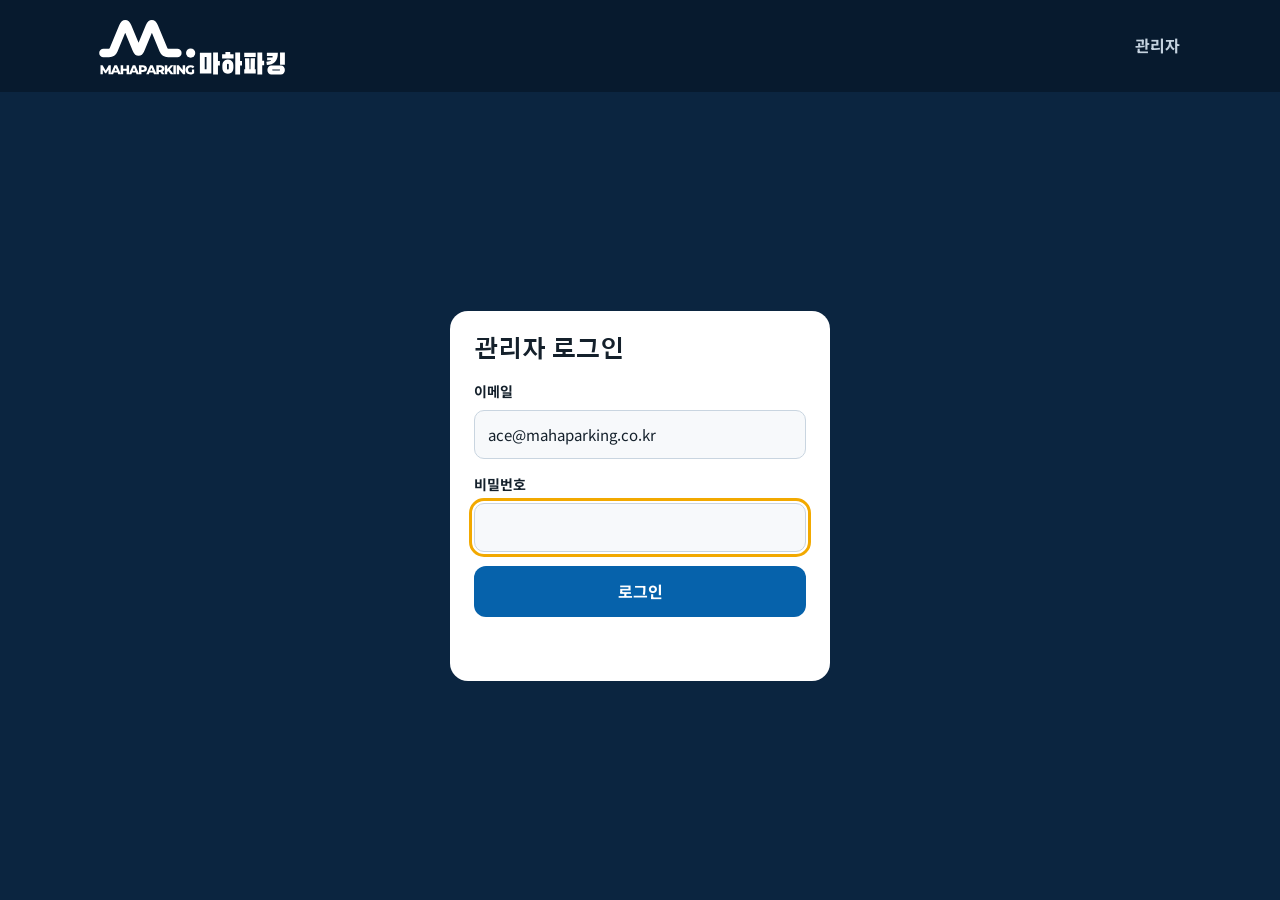
==== admin/index.html @ 7b3887d6 "명단 검색: 세대수(아파트·빌라)와 면수(주차장)를 '○ 이상 ~ ○ 이하'로 범위 지정 Co-Authored-By: Claude Opus 5.5 <noreply@anthropic" ====
<!DOCTYPE html>
<html lang="ko">
<head>
<meta charset="utf-8">
<meta name="viewport" content="width=device-width, initial-scale=1">
<meta name="robots" content="noindex, nofollow">
<title>마하파킹 관리자</title>
<link rel="icon" type="image/svg+xml" href="/assets/icon-square.svg">
<link rel="preconnect" href="https://fonts.googleapis.com">
<link rel="preconnect" href="https://fonts.gstatic.com" crossorigin>
<link href="https://fonts.googleapis.com/css2?family=Gothic+A1:wght@500;700;800;900&family=Noto+Sans+KR:wght@400;500;700;900&family=Black+Han+Sans&family=Do+Hyeon&family=Jua&display=swap" rel="stylesheet">
<link rel="stylesheet" href="/assets/site.css">
<style>
/* 메뉴: PC 왼쪽 메뉴 · 휴대폰 ☰ 메뉴 */
.adm-layout{display:grid;grid-template-columns:230px minmax(0,1fr);gap:22px;align-items:start;margin-top:22px}
.adm-side{position:sticky;top:12px;background:#fff;border:1px solid var(--line);border-radius:14px;padding:8px}
.adm-menu-btn{display:none}
.adm-grp + .adm-grp{border-top:1px solid #E6ECF2}
.adm-grp-h{display:flex;justify-content:space-between;align-items:center;padding:12px 10px;font-weight:800;font-size:15.5px;cursor:pointer;border-radius:10px;user-select:none}
.adm-grp-h:hover{background:#F2F6FA}
.adm-grp-h i{font-style:normal;color:var(--muted);transition:transform .15s}
.adm-grp.open .adm-grp-h i{transform:rotate(180deg)}
.adm-grp-items{display:none;padding:0 0 8px 8px}
.adm-grp.open .adm-grp-items{display:grid;gap:2px}
.adm-grp-items button{display:flex;align-items:center;gap:6px;width:100%;text-align:left;border:0;background:none;border-radius:9px;padding:10px 12px;font:inherit;font-size:15px;font-weight:700;color:var(--ink);cursor:pointer}
.adm-grp-items button:hover{background:#F2F6FA;color:var(--brand)}
.adm-grp-items button[aria-selected="true"]{background:var(--navy);color:#fff}
.adm-grp-items .badge{margin-left:auto}
.adm-grp-h .grp-badge{margin-left:auto;margin-right:8px;background:var(--stop);color:#fff;border-radius:999px;font-size:12px;font-style:normal;font-weight:800;padding:0 7px;line-height:20px}
.adm-grp-h .grp-badge.hidden{display:none}
.adm-main > .panel{margin-top:0}
@media (max-width:860px){
  .adm-layout{grid-template-columns:minmax(0,1fr);gap:12px;margin-top:12px}
  .adm-side{position:sticky;top:0;z-index:15;padding:6px}
  .adm-menu-btn{display:flex;gap:8px;align-items:center;width:100%;border:0;background:none;font:inherit;font-weight:800;font-size:16px;padding:10px;cursor:pointer;color:var(--ink)}
  .adm-menu-btn b{margin-left:auto;color:var(--brand);font-weight:800}
  .adm-burger{font-size:20px}
  .adm-nav{display:none;max-height:70vh;overflow:auto;border-top:1px solid var(--line);margin-top:4px}
  .adm-side.show .adm-nav{display:block}
}
.login{min-height:calc(100vh - 92px);display:grid;place-items:center;padding:24px;background:var(--navy)}
.login .form{width:100%;max-width:380px}
.req-photos{display:flex;gap:6px;flex-wrap:wrap;margin-top:6px}
.acc-row{display:flex;gap:10px;align-items:center;flex-wrap:wrap}
.acc-list{list-style:none;margin:0;padding:0;display:grid;gap:8px}
.acc-list li{display:flex;gap:10px;align-items:center;justify-content:space-between;border:1px solid var(--line);border-radius:10px;padding:10px 12px}
.mk-top{background:var(--navy);color:#fff;border-radius:12px;padding:18px 20px;margin-bottom:18px}
.mk-top h3{font-size:19px;margin-bottom:8px;color:#fff}
.mk-top ol{margin:0;padding-left:20px;display:grid;gap:4px}
.mk-sec{border:1px solid var(--line);border-radius:12px;padding:16px 18px;margin-bottom:14px;background:#fff}
.mk-sec h4{font-family:var(--font-display);font-size:17px;margin:0 0 10px;color:var(--brand-deep)}
.mk-item{padding:10px 0;border-top:1px dashed var(--line)}
.mk-item:first-of-type{border-top:0;padding-top:0}
.mk-item b{display:block;font-size:15.5px}
.mk-item a{color:var(--brand);text-decoration:none}
.mk-item a:hover{text-decoration:underline}
.mk-item p{margin:4px 0;font-size:14.5px}
.mk-ins{font-size:14px;background:#FFF6DD;border-left:4px solid var(--signal);padding:6px 10px;border-radius:6px;margin-top:6px}
.mk-meta{font-size:12.5px;color:var(--muted)}
.mk-tip{border:2px solid var(--signal);background:#FFFBEF}
.mk-src{font-size:13px;color:var(--muted);margin:0;padding-left:18px}
.mk-src a{color:var(--muted)}
.req-photos img{width:52px;height:52px;object-fit:cover;border-radius:6px;cursor:zoom-in}
/* 현장샷 */
.shot-step{margin-top:26px}
.shot-step h3{font-size:19px;display:flex;align-items:center;gap:10px;margin-bottom:8px}
.shot-step-no{display:inline-grid;place-items:center;width:30px;height:30px;border-radius:50%;background:var(--brand);color:#fff;font-size:15px}
.shot-stages{display:grid;gap:12px}
.shot-stage{border:1px solid var(--line);border-radius:14px;padding:12px 14px;background:#fff}
.shot-stage-h{display:flex;align-items:center;gap:8px;flex-wrap:wrap;margin-bottom:10px}
.shot-stage-h b{font-size:16px}
.shot-no{display:inline-grid;place-items:center;width:24px;height:24px;border-radius:50%;background:var(--navy);color:#fff;font-size:13px;font-weight:700}
.shot-thumbs{display:flex;gap:8px;flex-wrap:wrap}
.shot-th{margin:0;position:relative;width:96px}
.shot-th-img{display:block;padding:0;border:0;background:none;cursor:pointer;border-radius:10px;overflow:hidden}
.shot-th-img img{width:96px;height:96px;object-fit:cover;display:block}
.shot-badge{position:absolute;left:4px;top:4px;background:#FFD84D;color:#1a1a1a;font-size:11px;font-weight:700;padding:1px 6px;border-radius:5px;pointer-events:none}
.shot-x{position:absolute;top:4px;right:4px;width:28px;height:28px;border-radius:50%;border:0;background:rgba(0,0,0,.65);color:#fff;cursor:pointer;font-size:16px;line-height:1}
.shot-mv{display:flex;gap:4px;margin-top:4px}
.shot-mv button{flex:1;height:32px;border:1px solid var(--line);background:#F7F9FB;border-radius:8px;cursor:pointer}
.shot-mv button:disabled{opacity:.35;cursor:default}
.shot-add{width:96px;height:96px;border:2px dashed #A9B8C6;border-radius:10px;background:#F7F9FB;color:var(--brand);display:flex;flex-direction:column;align-items:center;justify-content:center;font-size:26px;font-weight:700;cursor:pointer;line-height:1}
.shot-add span{font-size:12px;margin-top:4px}
.shot-pt{display:flex;gap:14px;flex-wrap:wrap;align-items:flex-start}
.shot-pt-img{position:relative;display:inline-block;max-width:100%;flex:0 1 auto;align-self:center}
.shot-pt-img img{max-width:100%;max-height:52vh;width:auto;height:auto;display:block;border-radius:10px;cursor:crosshair}
.shot-pt-dot{position:absolute;width:26px;height:26px;margin:-13px 0 0 -13px;border-radius:50%;background:#FFD84D;border:3px solid #14202B;pointer-events:none}
.shot-pt-side{display:flex;flex-direction:column;align-items:center;gap:4px}
.shot-pt-side canvas{width:144px;height:256px;border-radius:10px;background:#000}
.shot-seg{display:flex;gap:6px;align-items:center;flex-wrap:wrap;margin-top:10px}
.shot-seg b{width:72px;font-size:14px}
.shot-seg button{min-height:44px;padding:0 14px;border:2px solid var(--line);background:#fff;border-radius:10px;font-weight:700;cursor:pointer}
.shot-seg button[aria-pressed="true"]{border-color:var(--brand);background:#E6F0F8;color:var(--brand)}
.shot-res-grid{display:flex;gap:18px;flex-wrap:wrap;align-items:flex-start}
.shot-pv-wrap{display:flex;flex-direction:column;align-items:center;gap:4px;flex:0 0 auto}
.shot-pv-wrap canvas{width:216px;height:384px;border-radius:12px;background:#000}
.shot-res-grid > div:last-child{flex:1 1 320px}
.shot-styles{display:grid;grid-template-columns:repeat(auto-fill,minmax(150px,1fr));gap:10px}
.shot-scenes{display:grid;gap:10px;margin-top:16px}
.shot-scene{display:flex;gap:10px;align-items:flex-start;border:2px solid var(--line);border-radius:12px;padding:8px;background:#fff}
.shot-scene.on{border-color:var(--brand)}
.shot-scene-img{padding:0;border:0;background:none;cursor:pointer;flex:none}
.shot-scene-img img{width:64px;height:64px;object-fit:cover;border-radius:8px;display:block}
.shot-scene textarea{min-height:64px}
.shot-progress{width:100%;height:14px;margin-top:12px}
.shot-video-el{width:100%;max-width:300px;border-radius:12px;background:#000;display:block}
.shot-blog{width:100%;min-height:420px;font-size:14px;line-height:1.7}
.shot-voice{display:flex;gap:10px;align-items:flex-end;flex-wrap:wrap}
.shot-voice label.f{flex:1 1 180px}
.shot-voice .btn{min-height:44px}
/* 영업·홍보 */
.sl-subs{display:flex;gap:4px;flex-wrap:wrap;border-bottom:2px solid var(--line);margin:14px 0 16px}
.sl-subs button{border:0;background:none;padding:10px 14px;font-weight:700;font-size:15px;color:var(--muted);cursor:pointer;border-bottom:3px solid transparent;margin-bottom:-2px;display:inline-flex;gap:6px;align-items:center}
.sl-subs button[aria-selected="true"]{color:var(--brand);border-bottom-color:var(--brand)}
.sl-kpis{display:grid;grid-template-columns:repeat(4,1fr);gap:8px;margin:6px 0 14px}
.sl-kpis div{border:1px solid var(--line);border-radius:10px;padding:8px 12px;background:#F7F9FB}
.sl-kpis span{display:block;font-size:12.5px;color:var(--muted)}
.sl-kpis b{font-size:20px}
.sl-list{display:grid;grid-template-columns:repeat(auto-fill,minmax(290px,1fr));gap:10px}
.sl-plist{display:grid;grid-template-columns:repeat(auto-fill,minmax(260px,1fr));gap:12px;margin-top:16px}
.sl-card{border:1px solid var(--line);border-radius:12px;padding:12px 14px;background:#fff;display:grid;gap:6px;align-content:start}
.sl-card-h{display:flex;gap:6px;align-items:center;flex-wrap:wrap}
.sl-card-h b{font-size:16.5px}
.sl-co{display:flex;gap:6px;align-items:center;flex-wrap:wrap;font-size:17.5px;line-height:1.35;padding-bottom:6px;border-bottom:1px dashed var(--line)}
.sl-co b{font-weight:900;color:var(--brand-deep)}
.sl-person{font-weight:800}
.sl-promo{display:inline-block;font-size:13px;font-weight:700;color:#8A5A00;background:#FFF6DD;border-radius:6px;padding:1px 8px}
.sl-promo.none{color:var(--muted);background:#EEF1F4;font-weight:500}
.sl-line{font-size:14.5px}
.sl-line a{color:var(--brand);font-weight:700;text-decoration:none}
.sl-btns{display:flex;gap:6px;flex-wrap:wrap;margin-top:4px}
.sl-worked{background:#FFF3D6;color:#8A5A00}
.sl-kind{background:#EEF1F4;color:#43505B}
.sl-kinds{display:flex;gap:8px;flex-wrap:wrap}
.sl-kindopt{display:inline-flex;align-items:center;gap:6px;border:2px solid var(--line);border-radius:10px;padding:9px 14px;font-weight:700;font-size:15px;cursor:pointer;background:#fff}
.sl-kindopt input{width:18px;height:18px;margin:0}
.sl-kindopt:has(input:checked){border-color:var(--brand);background:#E6F0F8;color:var(--brand)}
.sl-cam{position:relative;width:100%;aspect-ratio:3/4;max-height:62vh;background:#000;border-radius:12px;overflow:hidden}
.sl-cam video{width:100%;height:100%;object-fit:cover;display:block}
.sl-cam-frame{position:absolute;left:7%;right:7%;top:50%;transform:translateY(-50%);aspect-ratio:90/50;border:2px solid rgba(255,255,255,.85);border-radius:10px;box-shadow:0 0 0 9999px rgba(0,0,0,.45);pointer-events:none}
.sl-cam-frame span{position:absolute;width:26px;height:26px;border:4px solid var(--signal)}
.sl-cam-frame span:nth-child(1){left:-4px;top:-4px;border-right:0;border-bottom:0;border-radius:10px 0 0 0}
.sl-cam-frame span:nth-child(2){right:-4px;top:-4px;border-left:0;border-bottom:0;border-radius:0 10px 0 0}
.sl-cam-frame span:nth-child(3){left:-4px;bottom:-4px;border-right:0;border-top:0;border-radius:0 0 0 10px}
.sl-cam-frame span:nth-child(4){right:-4px;bottom:-4px;border-left:0;border-top:0;border-radius:0 0 10px 0}
.sl-cam-tip{position:absolute;left:0;right:0;bottom:12px;margin:0;text-align:center;color:#fff;font-weight:700;font-size:14.5px;text-shadow:0 1px 3px rgba(0,0,0,.8)}
.sl-media{aspect-ratio:4/3;background:#0B2540;border-radius:10px;overflow:hidden;display:grid;place-items:center}
.sl-media img,.sl-media video{width:100%;height:100%;object-fit:contain;display:block}
.sl-box{border:1px solid var(--line);border-radius:12px;padding:14px 16px;background:#F7F9FB;display:grid;gap:10px;margin-top:10px}
.sl-box summary{cursor:pointer}
.sl-chk{display:flex;gap:8px;align-items:center;font-size:14.5px;cursor:pointer}
.sl-chk input{width:20px;height:20px;flex:none;margin:0}
.sl-consent{display:flex;gap:10px;align-items:center;flex-wrap:wrap;border:2px solid #CFE3D6;background:#F1FAF4;border-radius:10px;padding:10px 12px}
.sl-hist{list-style:none;margin:6px 0 0;padding:0;display:grid;gap:6px}
.sl-hist li{display:flex;justify-content:space-between;gap:10px;align-items:center;border:1px solid var(--line);border-radius:8px;padding:8px 10px;font-size:14px;flex-wrap:wrap}
.sl-step{border:1px solid var(--line);border-radius:12px;padding:14px 16px;margin-bottom:12px;background:#fff;display:grid;gap:6px}
.sl-step > b{font-size:16px;display:flex;gap:8px;align-items:center;flex-wrap:wrap}
.sl-no{display:inline-grid;place-items:center;width:26px;height:26px;border-radius:50%;background:var(--brand);color:#fff;font-size:14px}
.sl-pick{max-height:320px;overflow:auto;border:1px solid var(--line);border-radius:10px;padding:8px 10px;display:grid;gap:8px;background:#F7F9FB}
.sl-phone{background:#E9EEF3;border-radius:14px;padding:14px;max-width:380px}
.sl-bubble{background:#fff;border-radius:12px;padding:12px 14px;white-space:pre-wrap;font-size:14px;line-height:1.6;word-break:break-all}
.sl-chan{display:flex;gap:16px;flex-wrap:wrap}
.sl-testrow{border:2px solid #F2D58A;background:#FFFBEF;border-radius:10px;padding:10px 12px}
.sl-inline{display:flex;gap:8px;align-items:center}
.sl-inline input{flex:1}
.sl-inline .btn{flex:none;white-space:nowrap}
@media (max-width:600px){.sl-kpis{grid-template-columns:repeat(2,1fr)}.sl-list,.sl-plist{grid-template-columns:1fr}.sl-subs button{padding:9px 10px;font-size:14px}}
.pe-tools{display:flex;gap:6px;flex-wrap:wrap}
.pe-stage{background:#1b2229;border-radius:10px;padding:8px;display:flex;justify-content:center;align-items:center;max-height:62vh;overflow:hidden}
.pe-stage canvas{max-width:100%;max-height:calc(62vh - 16px);display:block;border-radius:4px}
/* 작업 · 수금 */
.wk-top{display:flex;gap:10px;align-items:center;flex-wrap:wrap;border-bottom:2px solid var(--line);margin:6px 0 16px}
.wk-top .sl-subs{border-bottom:0}
.wk-nav{display:flex;gap:8px;align-items:center;flex-wrap:wrap;margin-bottom:10px}
.wk-nav b{font-size:18px;min-width:110px;text-align:center}
.wk-nav .hint{margin-left:auto}
.wk-grid{display:grid;grid-template-columns:repeat(7,minmax(0,1fr));gap:4px}
.wk-h{text-align:center;font-size:13px;font-weight:700;color:var(--muted);padding:4px 0}
.wk-sun{color:#D2382F}.wk-sat{color:#1F6FC5}
.wk-cell{all:unset;box-sizing:border-box;min-height:92px;border:1px solid var(--line);border-radius:8px;padding:4px;background:#fff;display:flex;flex-direction:column;gap:2px;cursor:pointer;overflow:hidden;position:relative}
.wk-cell:hover{border-color:var(--brand)}
.wk-cell:focus-visible{outline:2px solid var(--brand)}
.wk-empty{background:transparent;border:0;cursor:default}
.wk-d{font-size:13px;font-weight:700}
.wk-today{background:#FFF9E6;border-color:var(--signal)}
.wk-sel{outline:2px solid var(--brand);outline-offset:-1px}
.wk-chip{display:block;font-size:11.5px;line-height:1.35;padding:1px 5px;border-radius:5px;white-space:nowrap;overflow:hidden;text-overflow:ellipsis;color:#14202B}
.wk-more{font-size:11px;color:var(--muted)}
.wk-dot{display:none}
.wk-planned{background:#E6F0FA}.wk-done{background:#FFF1CC}.wk-inv{background:#F3E8FF}.wk-paid{background:#DFF5E6}.wk-cancel{background:#EEF0F2;color:#8A99A8;text-decoration:line-through}
.wk-st{display:inline-block;font-size:12.5px;font-weight:700;padding:2px 9px;border-radius:999px;white-space:nowrap}
.wk-list-h{display:flex;justify-content:space-between;align-items:baseline;gap:10px;margin:18px 0 8px}
.wk-table td{vertical-align:top}
.wk-row{cursor:pointer}.wk-row:hover td{background:#F6F9FC}
.wk-due{color:var(--stop)}
.wk-link{all:unset;cursor:pointer;color:var(--brand)}
.wk-sum td{font-weight:800;border-top:2px solid var(--ink)}
.wk-form{display:grid;grid-template-columns:1fr 1fr;gap:10px 14px}
.wk-span2{grid-column:1/-1}
.wk-row2{display:grid;grid-template-columns:1fr 1fr;gap:10px}
.wk-row3{display:grid;grid-template-columns:1fr 1fr 1fr;gap:10px;align-items:end}
.wk-money{border:1px solid var(--line);border-radius:12px;padding:12px 14px;margin:14px 0;background:#FAFCFE}
.wk-big{font-size:20px;display:block;padding:8px 0}
.wk-sec-h{display:flex;gap:10px;align-items:baseline;margin:14px 0 6px}
.wk-line{display:grid;grid-template-columns:1fr 1fr 32px;gap:6px;margin-bottom:6px;align-items:center}
.wk-line3{grid-template-columns:150px 1fr 1fr 32px}
#w-vat10{width:auto;display:inline-block;margin-left:6px;padding:1px 8px}
.wk-note{background:#EAF6EE;border:1px solid #BFE3CB;color:#1D5E33;border-radius:10px;padding:8px 12px;margin:-6px 0 12px;font-size:14px}
.wk-items-h,.wk-item{display:grid;grid-template-columns:minmax(0,3fr) 70px minmax(0,1.3fr) minmax(0,1.3fr) 32px;gap:6px;align-items:center}
.wk-items-h{font-size:12.5px;color:var(--muted);font-weight:700;margin-bottom:4px}
.wk-item{margin-bottom:6px}
@media (max-width:700px){.wk-items-h{display:none}.wk-item{grid-template-columns:80px 1fr 32px;grid-template-areas:'n n x' 'q p p' 'a a a'}.wk-item [data-in]{grid-area:n}.wk-item [data-iq]{grid-area:q}.wk-item [data-ip]{grid-area:p}.wk-item [data-ia]{grid-area:a}.wk-item .row-del{grid-area:x}}
.wk-calc{display:flex;gap:18px;flex-wrap:wrap;margin-top:14px;padding-top:10px;border-top:1px dashed var(--line);font-size:15px}
@media (max-width:700px){
  .wk-cell{min-height:52px}.wk-chip,.wk-more{display:none}
  .wk-dot{display:grid;place-items:center;position:absolute;right:4px;bottom:4px;min-width:20px;height:20px;border-radius:10px;background:var(--brand);color:#fff;font-size:11px;font-weight:800}
  .wk-form,.wk-row3{grid-template-columns:1fr}.wk-line3{grid-template-columns:1fr 1fr 32px}.wk-line3 [data-pm]{grid-column:1/3}
  .wk-nav .hint{margin-left:0;width:100%}
}
/* 올린 시공사례: 폰에서는 카드처럼 (고치기 버튼이 화면 밖으로 안 나가게) */
@media (max-width:700px){
  .case-tbl thead{display:none}
  .case-tbl,.case-tbl tbody{display:block}
  #case-body tr{display:grid;grid-template-columns:auto 1fr;gap:4px 10px;padding:14px 4px;border-bottom:1px solid var(--line)}
  #case-body td{display:block;border:0;padding:0;font-size:14px}
  #case-body td:nth-child(1){grid-column:1;color:var(--muted)}
  #case-body td:nth-child(2){grid-column:1/-1;grid-row:2;font-size:16px}
  #case-body td:nth-child(3),#case-body td:nth-child(4),#case-body td:nth-child(5){grid-row:3;color:var(--muted)}
  #case-body td:nth-child(3){grid-column:1}
  #case-body td:nth-child(4)::before{content:'· '}#case-body td:nth-child(5)::before{content:'· 사진 '}
  #case-body tr{grid-template-columns:auto auto auto 1fr}
  #case-body td:nth-child(2){grid-column:1/-1}
  #case-body td:nth-child(6){grid-column:1/-1;grid-row:4;text-align:left!important}
  #case-body td:nth-child(6)::before{content:'홈페이지 공개 ';font-size:13px;color:var(--muted);vertical-align:middle}
  #case-body td:nth-child(7){grid-column:1/-1;grid-row:5;white-space:normal!important;display:flex;flex-wrap:wrap;gap:6px;margin-top:4px}
  #case-body td[colspan]{grid-column:1/-1}
}
.fd-list{display:flex;flex-direction:column;gap:10px;margin-top:8px}
/* 여러 개 고르는 콤보박스 (assets/collect/msel.js) */
.msel{position:relative;display:inline-block}
.msel > summary{list-style:none;cursor:pointer;display:flex;align-items:center;justify-content:space-between;gap:10px;min-width:150px;max-width:260px;padding:10px 12px;border:1px solid var(--line);border-radius:10px;background:#f7f9fb;font-size:15px}
.msel > summary::-webkit-details-marker{display:none}
.msel > summary span{overflow:hidden;text-overflow:ellipsis;white-space:nowrap}
.msel > summary.on{border-color:var(--brand);background:#eef5fc;font-weight:700;color:var(--brand)}
.msel > summary i{font-style:normal;color:var(--muted);font-size:12px}
.msel[data-off] > summary{opacity:.55;cursor:default}
.msel-p{position:absolute;z-index:30;top:calc(100% + 4px);left:0;width:260px;background:#fff;border:1px solid var(--line);border-radius:12px;box-shadow:0 10px 30px rgba(10,30,60,.16);padding:8px}
.msel-top{display:flex;gap:6px;margin-bottom:6px}
.msel-top button{flex:1;font:inherit;font-size:13px;padding:6px;border:1px solid var(--line);border-radius:8px;background:#f7f9fb;cursor:pointer}
.msel-list{max-height:300px;overflow:auto;display:flex;flex-direction:column}
.msel-list label{display:flex;align-items:center;gap:8px;padding:7px 8px;border-radius:8px;cursor:pointer;font-size:15px}
.msel-list label:hover{background:#f3f7fb}
.msel-list input{width:18px;height:18px;margin:0;flex:none}
.msel-foot{display:flex;justify-content:space-between;align-items:center;margin-top:6px;padding-top:6px;border-top:1px solid var(--line)}
@media (max-width:700px){.msel > summary{min-width:130px}.msel-p{width:min(260px,86vw)}}
/* 자료실 */
.lb-list{display:flex;flex-direction:column;gap:8px}
.lb-item{display:flex;align-items:center;gap:12px;width:100%;text-align:left;background:#fff;border:1px solid var(--line);border-radius:12px;padding:12px 14px;cursor:pointer;font:inherit;color:inherit}
.lb-item:hover{border-color:var(--brand);background:#f6f9fc}
.lb-ic{font-size:24px;flex:none}
.lb-t{display:flex;flex-direction:column;gap:2px;flex:1;min-width:0}
.lb-t b{font-size:16px}
.lb-x{flex:none;width:30px;height:30px;border-radius:8px;display:grid;place-items:center;color:var(--muted);font-size:18px}
.lb-x:hover{background:#fbebeb;color:var(--stop)}
.lb-doc{background:#fff;border:1px solid var(--line);border-radius:14px;padding:26px 30px;line-height:1.75;font-size:15.5px}
.lb-doc h1{font-size:26px;margin:0 0 14px}
.lb-doc h2{font-size:21px;margin:30px 0 10px;padding-bottom:6px;border-bottom:2px solid var(--brand)}
.lb-doc h3{font-size:18px;margin:22px 0 8px}
.lb-doc h4,.lb-doc h5{font-size:16px;margin:16px 0 6px}
.lb-doc ul,.lb-doc ol{padding-left:22px;margin:6px 0 10px}
.lb-doc li{margin:3px 0}
.lb-doc blockquote{margin:12px 0;padding:8px 16px;border-left:4px solid var(--brand);background:#f3f7fb;border-radius:0 10px 10px 0}
.lb-doc blockquote p{margin:4px 0}
.lb-doc table{margin:8px 0 14px}
.lb-doc code{background:#eef1f4;padding:1px 5px;border-radius:5px;font-size:13px}
.lb-doc pre{background:#f3f5f8;padding:12px;border-radius:10px;overflow:auto}
.lb-doc hr{border:0;border-top:1px solid var(--line);margin:26px 0}
@media (max-width:700px){.lb-doc{padding:18px 16px;font-size:15px}.lb-doc h1{font-size:22px}}
/* 건물 목록 수집 — 아파트 명단 */
.kp-sum{display:grid;grid-template-columns:repeat(3,auto) 1fr;gap:10px;align-items:stretch;margin-bottom:12px}
.kp-sum > div{border:1px solid var(--line);border-radius:12px;background:#fff;padding:12px 16px;display:flex;flex-direction:column;gap:2px;min-width:110px}
.kp-sum b{font-size:22px;color:var(--navy,#0b2340)}
.kp-sum span{font-size:13px;color:var(--muted)}
.kp-sum .kp-file{align-items:flex-end;justify-content:center;gap:6px;border:0;background:none;padding:0}
.kp-filter{display:flex;flex-wrap:wrap;gap:8px;align-items:center;margin:0 0 8px}
.kp-filter select{width:auto}
.kp-search{flex:1;min-width:240px;display:flex}
.kp-search select{width:auto;flex:none;border-radius:10px 0 0 10px;border-right:0;background:#eef2f6;font-weight:700}
.kp-search input{flex:1;min-width:120px;width:auto;border-radius:0 10px 10px 0}
.kp-hh{display:flex;align-items:center;gap:6px;white-space:nowrap;font-size:14px}
.kp-hh input{width:92px}
.kp-chk{gap:14px}
.kp-bar{display:flex;justify-content:space-between;align-items:center;flex-wrap:wrap;gap:8px;margin:12px 0 8px;padding-top:12px;border-top:1px solid var(--line)}
.kp-count{font-size:15px}.kp-count b{font-size:20px}
.kp-tbl{max-height:560px;overflow:auto}
.kp-tbl tbody tr{cursor:pointer}
.kp-tbl tbody tr:hover{background:#f3f7fb}
.kp-more{margin-top:12px;border:1px solid var(--line);border-radius:12px;background:#fff;padding:0 16px}
.kp-more > summary{cursor:pointer;padding:12px 0;font-weight:700}
.kp-more[open]{padding-bottom:14px}
@media (max-width:700px){.kp-sum{grid-template-columns:1fr 1fr 1fr}.kp-sum .kp-file{grid-column:1/-1;align-items:flex-start}.kp-sum b{font-size:18px}}
.fd-item{border:1px solid var(--line);border-radius:12px;padding:12px 14px;background:#fff;display:flex;flex-direction:column;gap:3px;font-size:14.5px}
.fd-h b{font-size:16px}
.fd-kapt{background:var(--tone-a);border-radius:8px;padding:6px 10px;margin-top:4px}
</style>
</head>
<body>
<header>
  <div class="wrap nav">
    <a class="logo" href="/admin/" aria-label="마하파킹 관리자"><img src="/assets/logo-h-white.svg" alt="마하파킹 MAHAPARKING" class="logo-img"></a>
    <span style="color:#C5D3E0;font-weight:700">관리자</span>
  </div>
</header>
<main>
<div id="view-login" class="login hidden">
  <form class="form" id="login-form" novalidate>
    <h1 style="font-size:24px">관리자 로그인</h1>
    <label class="f" for="l-email">이메일<input id="l-email" type="email" autocomplete="username" value="ace@mahaparking.co.kr"></label>
    <label class="f" for="l-pass">비밀번호<input id="l-pass" type="password" autocomplete="current-password"></label>
    <button class="btn btn-primary" type="submit">로그인</button>
    <p class="hint" id="l-msg" role="alert"></p>
  </form>
</div>
<div id="view-loading" style="padding:80px 20px;text-align:center" class="hint">불러오고 있습니다...</div>
<!-- ============ 관리 화면 ============ -->
<div id="view-admin" class="hidden">
  <div class="admin-bar"><div class="wrap" style="display:flex;justify-content:space-between;gap:12px;flex-wrap:wrap;align-items:center"><span><b>마하파킹 관리자</b> · <span id="who"></span></span><span style="display:flex;gap:8px"><a class="btn btn-line btn-sm" href="/" target="_blank" rel="noopener">홈페이지 보기</a><button class="btn btn-line btn-sm" id="logout">로그아웃</button></span></div></div>
  <div class="wrap">
    <div class="adm-layout">
    <aside class="adm-side" id="adm-side">
      <button type="button" class="adm-menu-btn" id="adm-menu-btn" aria-expanded="false" aria-controls="admin-tabs"><span class="adm-burger" aria-hidden="true">☰</span> 메뉴 <b id="adm-cur"></b></button>
      <nav class="adm-nav" role="tablist" id="admin-tabs" aria-label="관리자 메뉴">
        <div class="adm-grp">
          <div class="adm-grp-h" role="button" tabindex="0" aria-expanded="false"><span>🧾 견적서</span><i aria-hidden="true">▾</i></div>
          <div class="adm-grp-items">
            <button role="tab" data-tab="requests">견적 요청함 <span class="badge" id="new-badge"></span></button>
            <button role="tab" data-tab="quote">견적서 작성</button>
            <button role="tab" data-tab="prices">견적 항목 관리</button>
          </div>
        </div>
        <div class="adm-grp">
          <div class="adm-grp-h" role="button" tabindex="0" aria-expanded="false"><span>🛠 작업 관리</span><i aria-hidden="true">▾</i></div>
          <div class="adm-grp-items">
            <button role="tab" data-tab="works">작업 일정 · 수금</button>
          </div>
        </div>
        <div class="adm-grp">
          <div class="adm-grp-h" role="button" tabindex="0" aria-expanded="false"><span>📣 홍보</span><i aria-hidden="true">▾</i></div>
          <div class="adm-grp-items">
            <button role="tab" data-tab="caseup">시공사례</button>
            <button role="tab" data-tab="shot">현장샷 (쇼츠·블로그)</button>
          </div>
        </div>
        <div class="adm-grp">
          <div class="adm-grp-h" role="button" tabindex="0" aria-expanded="false"><span>📊 영업 정보</span><i aria-hidden="true">▾</i></div>
          <div class="adm-grp-items">
            <button role="tab" data-tab="sales">고객사 리스트 <span class="badge hidden" id="sales-badge"></span></button>
            <button role="tab" data-tab="market">시장 동향 <span class="badge hidden" id="mk-badge">N</span></button>
          </div>
        </div>
        <div class="adm-grp">
          <div class="adm-grp-h" role="button" tabindex="0" aria-expanded="false"><span>🏢 건물 목록 수집</span><i aria-hidden="true">▾</i></div>
          <div class="adm-grp-items">
            <button role="tab" data-tab="collect">건물 찾기 · 아파트 · 주차장 · 빌라 명단</button>
          </div>
        </div>
        <div class="adm-grp">
          <div class="adm-grp-h" role="button" tabindex="0" aria-expanded="false"><span>🌐 홈페이지 관리</span><i aria-hidden="true">▾</i></div>
          <div class="adm-grp-items">
            <button role="tab" data-tab="stats">방문 통계</button>
          </div>
        </div>
        <div class="adm-grp">
          <div class="adm-grp-h" role="button" tabindex="0" aria-expanded="false"><span>📚 자료실</span><i aria-hidden="true">▾</i></div>
          <div class="adm-grp-items">
            <button role="tab" data-tab="library">사용 설명서 · 자료</button>
          </div>
        </div>
      </nav>
    </aside>
    <div class="adm-main">

    <!-- 건물 목록 수집 (assets/collect/collect.js) -->
    <div class="card panel hidden" data-panel="collect">
      <h2>건물 목록 수집</h2>
      <div id="collect-root"></div>
    </div>

    <!-- 작업 · 수금 (assets/works/works.js) -->
    <div class="card panel hidden" data-panel="works">
      <h2>작업 일정 · 수금</h2>
      <div id="works-root"></div>
    </div>

    <!-- 시장 동향 -->
    <div class="card panel hidden" data-panel="market">
      <h2>시장 동향 보고</h2>
      <div class="add-row" style="margin-top:0;align-items:center">
        <label class="f" for="mk-date" style="display:flex;gap:8px;align-items:center">날짜<select id="mk-date" style="width:auto;min-width:220px"></select></label>
        <button class="btn btn-line btn-sm" type="button" id="mk-reload">↻ 새로고침</button>
        <span class="hint" id="mk-msg" role="status"></span>
      </div>
      <p class="hint">Claude 비서가 매일 아침 06:47에 주차장 운영 뉴스 · 새 장비 · 업체 동향 · 정책 · 입찰 공고를 조사해 정리한 보고서입니다. 항목 제목을 누르면 원문 기사가 새 창으로 열립니다.</p>
      <div id="mk-view"></div>
    </div>

    <!-- 견적 요청함 -->
    <div class="card panel" data-panel="requests">
      <h2>견적 요청함</h2>
      <div class="add-row" style="margin-top:0"><button class="btn btn-line btn-sm" type="button" id="req-reload">↻ 새로고침</button></div>
      <p class="hint">홈페이지에서 들어온 상담 신청과 제품 견적 요청입니다. "견적서 만들기"를 누르면 고객 정보와 요청 제품이 견적서에 자동으로 들어갑니다.</p>
      <div class="tbl-wrap"><table><thead><tr><th>접수일</th><th>구분</th><th>고객</th><th>요청 내용</th><th>상태</th><th></th></tr></thead><tbody id="req-body"></tbody></table></div>
    </div>

    <!-- 견적서 작성 -->
    <div class="card panel hidden" data-panel="quote">
      <h2>견적서 작성</h2>
      <p class="hint">제품은 목록에서 고르면 등록해 둔 단가가 들어가고, 단가는 현장에 맞게 바로 고칠 수 있습니다. 합계와 부가세는 자동으로 계산됩니다.</p>
      <div class="row3">
        <label class="f" for="q-name">수신 업체<input id="q-name" placeholder="예) 호계한마음아파트1단지"></label>
        <label class="f" for="q-contact">담당자 명<input id="q-contact" placeholder="예) 관리소장님"></label>
        <label class="f" for="q-phone">연락처<input id="q-phone"></label>
      </div>
      <div class="row3" style="margin-top:12px">
        <label class="f" for="q-email">받는 이메일<input id="q-email" type="email" placeholder="고객 이메일"></label>
        <label class="f" for="q-date">견적 일자<input id="q-date" type="date"></label>
        <label class="f" for="q-valid">유효 기간<select id="q-valid"><option value="15">견적 후 15일</option><option value="30">견적 후 1개월</option><option value="60">견적 후 2개월</option></select></label>
      </div>
      <div class="row2" style="margin-top:12px">
        <label class="f" for="q-title">견적 내용 <span class="hint">("하기와 같이 ○○에 대해 견적 합니다")</span><input id="q-title" placeholder="예) 주차차단바 교체"></label>
        <label class="f" for="q-delivery">납품<input id="q-delivery" placeholder="협의"></label>
      </div>
      <div class="tbl-wrap" style="margin-top:16px">
        <table>
          <thead><tr><th style="min-width:200px">품목</th><th style="min-width:140px">상세스펙</th><th style="width:80px">총수량</th><th class="num" style="width:120px">공급단가(원)</th><th class="num">견적가격(원)</th><th style="min-width:110px">비고</th><th></th></tr></thead>
          <tbody id="q-body"></tbody>
        </table>
      </div>
      <div class="add-row">
        <button class="btn btn-line btn-sm" type="button" data-add="product">+ 제품 추가</button>
        <button class="btn btn-line btn-sm" type="button" data-add="travel">+ 출장비</button>
        <button class="btn btn-line btn-sm" type="button" data-add="install">+ 설치비</button>
        <button class="btn btn-line btn-sm" type="button" data-add="discount">+ 할인</button>
        <button class="btn btn-line btn-sm" type="button" data-add="custom">+ 직접 입력</button>
      </div>
      <div class="totals" id="q-totals"></div>
      <div class="acc-row" style="margin-top:16px">
        <label style="display:inline-flex;gap:8px;align-items:center;font-weight:700;font-size:14px"><input type="checkbox" id="q-acc-on" style="width:18px;height:18px"> 입금계좌 표시</label>
        <select id="q-acc" aria-label="입금계좌 선택" style="width:auto;min-width:300px"></select>
        <button class="btn btn-line btn-sm" type="button" id="acc-manage">계좌 관리</button>
      </div>
      <label class="f" for="q-note" style="margin-top:12px">&lt;비 고&gt; <span class="hint">(작업 일정, 보증 기간, 기타 참고 사항 등 · 입금계좌는 위에서 고르면 자동으로 들어갑니다)</span><textarea id="q-note" style="min-height:110px" placeholder="예) ** 작업은 승인 후 3일 이내 진행됩니다.&#10;** 교체 부품 1년 무상 보증"></textarea></label>
      <div class="btns" style="margin-top:16px">
        <button class="btn btn-cta" type="button" id="q-send">견적서 메일 보내기</button>
        <button class="btn btn-line" type="button" id="q-save">저장만 하기</button>
        <button class="btn btn-line" type="button" id="q-print">PDF 저장 · 인쇄</button>
        <button class="btn btn-line" type="button" id="q-mail">직접 메일 쓰기</button>
        <button class="btn btn-line" type="button" id="q-reset">새 견적서</button>
      </div>
      <div style="font-size:14px;font-weight:700;margin:24px 0 8px">견적서 미리보기</div>
      <div style="overflow-x:auto;background:#EEF2F6;padding:16px;border-radius:12px"><div class="qdoc" id="q-doc" style="margin:0 auto;box-shadow:0 8px 24px -12px rgba(0,0,0,.35)"></div></div>
      <p class="hint" id="q-msg" role="status" style="margin-top:10px"></p>
      <h3 style="font-size:17px;margin:30px 0 10px">견적서 목록</h3>
      <div class="tbl-wrap"><table><thead><tr><th>견적번호</th><th>견적일</th><th>고객</th><th>받는 이메일</th><th class="num">합계</th><th>상태</th><th></th></tr></thead><tbody id="sent-body"></tbody></table></div>
    </div>

    <!-- 영업·홍보: 관리소장 · 단지 · 홍보물 · 보내기 (assets/sales/sales.js, 표: supabase/sales.sql) -->
    <div class="card panel hidden" data-panel="sales">
      <h2>고객사 리스트</h2>
      <div id="sales-root"></div>
    </div>

    <!-- 시공사례 올리기 (assets/admin.js) — 현장샷에서 "이 사진으로 시공사례 올리기"를 누르면 사진·글이 채워져 넘어옴 -->
    <div class="card panel hidden" data-panel="caseup">
      <h2>시공사례 올리기</h2>
      <p class="hint">사진을 올리고 두세 줄만 쓰면 홈페이지 시공사례에 바로 추가됩니다. 첫 번째 사진이 대표 사진이 됩니다. 현장샷에서 넘어오면 사진과 AI가 쓴 글이 미리 채워져 있습니다.</p>
      <div class="notice hidden" id="k-from-shot" style="margin-bottom:14px"><b>현장샷에서 넘어온 사진과 글입니다.</b><span>사진 순서·대표 사진을 확인하고 글을 고친 뒤 "홈페이지에 올리기"를 눌러 주세요.</span></div>
      <form id="case-form" style="display:grid;gap:14px;max-width:760px" novalidate>
        <label class="f" for="k-photo">현장 사진 <span class="hint">(작업 전 · 후, 최대 8장)</span><input id="k-photo" type="file" accept="image/*" multiple></label>
        <div class="thumbs" id="k-thumbs"></div>
        <p class="hint" style="margin:-6px 0 0">💡 올린 사진을 <b>두 번 누르면</b>(폰은 두 번 톡톡) 사진을 돌리거나 번호판·얼굴을 모자이크할 수 있습니다.</p>
        <label class="f" for="k-title">제목<input id="k-title" placeholder="예) 공영주차장 양면 LED 차단바 교체"></label>
        <div class="row3">
          <label class="f" for="k-area">지역<input id="k-area" placeholder="예) 서울 잠실"></label>
          <label class="f" for="k-type">작업 종류<select id="k-type"></select></label>
          <label class="f" for="k-date">작업일<input id="k-date" type="date"></label>
        </div>
        <label class="f" for="k-desc">짧은 설명 <span class="hint">(두세 줄)</span><textarea id="k-desc" placeholder="어떤 문제가 있었고, 어떻게 해결했는지 짧게 적어 주세요."></textarea></label>
        <label class="f" for="k-result">결과 한 줄 <span class="hint">(카드 아래 굵게 표시)</span><input id="k-result" placeholder="예) 당일 출동 · 당일 복구"></label>
        <div class="btns"><button class="btn btn-primary" type="submit">홈페이지에 올리기</button></div>
        <p class="hint" id="k-msg" role="status"></p>
      </form>
      <h3 style="font-size:17px;margin:30px 0 10px">올린 시공사례</h3>
      <div class="tbl-wrap"><table class="case-tbl"><thead><tr><th>작업일</th><th>제목</th><th>지역</th><th>종류</th><th>사진</th><th>홈페이지 공개</th><th></th></tr></thead><tbody id="case-body"></tbody></table></div>
    </div>

    <!-- 현장샷: 사진 → 쇼츠 영상 + 블로그 글 (assets/shot/hyunjangshot.js) -->
    <div class="card panel hidden" data-panel="shot">
      <h2>현장샷</h2>
      <div id="shot-root"></div>
    </div>

    <!-- 자료실 (assets/library/library.js) -->
    <div class="card panel hidden" data-panel="library">
      <h2>자료실</h2>
      <div id="library-root"></div>
    </div>

    <!-- 방문 통계 -->
    <div class="card panel hidden" data-panel="stats">
      <h2>방문 통계</h2>
      <div class="add-row" style="margin-top:0;align-items:center">
        <label class="f" for="st-days" style="display:flex;gap:8px;align-items:center">기간<select id="st-days" style="width:auto"><option value="7">최근 7일</option><option value="30" selected>최근 30일</option><option value="90">최근 90일</option></select></label>
        <button class="btn btn-line btn-sm" type="button" id="st-reload">↻ 새로고침</button>
        <span class="hint" id="st-msg" role="status"></span>
      </div>
      <p class="hint">홈페이지에 들어온 사람 수입니다. 같은 사람이 하루에 여러 번 들어와도 1명으로 셉니다. 이름·IP 같은 개인 정보는 남기지 않습니다. 이 관리자 화면을 한 번이라도 연 기기(PC·폰)는 통계에서 빠집니다.</p>
      <div class="st-kpis" id="st-kpis"></div>
      <div class="st-box"><div class="st-h"><b>날짜별 방문자</b><span class="hint">막대에 마우스를 올리면 숫자가 나옵니다</span></div><div class="st-chart" id="st-chart"></div></div>
      <div class="st-grid">
        <div class="st-box"><div class="st-h"><b>어디서 왔나요</b><span class="hint">방문자 기준</span></div><div id="st-ch"></div></div>
        <div class="st-box"><div class="st-h"><b>무엇으로 봤나요</b><span class="hint">방문자 기준</span></div><div id="st-dev"></div></div>
        <div class="st-box"><div class="st-h"><b>많이 본 화면</b><span class="hint">조회 수</span></div><div id="st-pg"></div></div>
        <div class="st-box"><div class="st-h"><b>들어온 사이트 주소</b><span class="hint">상위 10개</span></div><div id="st-ref"></div></div>
      </div>
    </div>

    <!-- 견적 항목 관리 -->
    <div class="card panel hidden" data-panel="prices">
      <h2>견적 항목 관리</h2>
      <p class="hint">견적서를 만들 때 고르는 제품·비용 목록을 여기서 더하고 빼고 정리합니다. 단가는 견적서에서 고를 때 들어가는 기본값이며, 홈페이지에는 표시되지 않습니다.</p>
      <div class="cat-box">
        <div class="cat-head"><b>구분(묶음)</b><span class="hint">견적서 선택 목록이 이 순서와 이름으로 묶여 나옵니다.</span></div>
        <div class="cat-list" id="cat-list"></div>
        <div class="add-row" style="margin:10px 0 0"><input id="cat-new" placeholder="새 구분 이름 (예: 관제 장비)" style="max-width:240px"><button class="btn btn-line btn-sm" type="button" id="cat-add">+ 구분 추가</button></div>
      </div>
      <div class="add-row" style="align-items:center;margin-top:18px">
        <label class="f" for="price-filter" style="display:flex;gap:8px;align-items:center">보기<select id="price-filter" style="width:auto"></select></label>
        <input id="price-search" placeholder="이름으로 찾기" style="max-width:200px">
        <button class="btn btn-primary btn-sm" type="button" id="price-add">+ 항목 추가</button>
        <span class="hint" id="price-msg" role="status"></span>
      </div>
      <div class="tbl-wrap"><table class="ptable"><thead><tr><th>순서</th><th>구분</th><th>항목 이름</th><th>설명</th><th>단위</th><th class="num">기본 단가(원)</th><th>견적서에 사용</th><th>홈페이지 표시</th><th>길이 입력</th><th></th></tr></thead><tbody id="price-body"></tbody></table></div>
      <p class="hint" style="margin-top:10px">· <b>견적서에 사용</b>을 끄면 견적서 선택 목록에서만 빠지고, 항목 자료는 남아 있어 다시 켤 수 있습니다.<br>· <b>홈페이지 표시</b>를 켜면 고객용 제품 견적 화면에 나옵니다(가격은 보이지 않습니다).<br>· <b>길이 입력</b>을 켜면 고객이 신청할 때 길이(m)를 적는 칸이 생깁니다.</p>
    </div>
    </div>
    </div>
  </div>
</div>
</main>
<div class="modal hidden" id="modal" role="dialog" aria-modal="true"><div class="modal-box" id="modal-box"></div></div>
<script src="/assets/supabase.js"></script>
<script src="/assets/common.js"></script>
<script src="/assets/admin.js"></script>
<script src="/assets/admin-nav.js"></script>
<script type="module" src="/assets/shot/hyunjangshot.js"></script>
<script type="module" src="/assets/sales/sales.js"></script>
<script type="module" src="/assets/works/works.js"></script>
<script type="module" src="/assets/collect/collect.js"></script>
<script type="module" src="/assets/library/library.js"></script>
</body>
</html>
---- assets/site.css ----
/* 레이아웃: 화면 4개(홈 · 제품 견적 · 시공사례 · 관리)를 주소 뒤 #으로 전환. 공개 화면은 남색/파랑 띠로 구역을 나누고, 관리 화면은 밝은 작업용 화면 */
:root{
  --brand:#0662AB;--brand-deep:#043F6E;--signal:#F2A900;--stop:#D7392B;
  --ink:#14202B;--muted:#5A6873;--line:#C9D5E0;
  --navy:#0B2540;--navy-2:#071A2E;--tone-a:#E9EEF3;--tone-b:#DCE5EE;--card:#FFFFFF;
  --ok:#1E8E5A;
  --font-display:"Gothic A1","Noto Sans KR","Apple SD Gothic Neo","Malgun Gothic",sans-serif;
  --font-body:"Noto Sans KR","Apple SD Gothic Neo","Malgun Gothic",sans-serif;
  color-scheme:light;
}
*{box-sizing:border-box}
body{margin:0;background:var(--tone-a);color:var(--ink);font-family:var(--font-body);font-size:16px;line-height:1.7;word-break:keep-all}
h1,h2,h3{font-family:var(--font-display);line-height:1.3;text-wrap:balance;margin:0}
a{color:inherit}
img,svg{max-width:100%}
button{font-family:inherit}
.wrap{max-width:1120px;margin:0 auto;padding:0 20px}
:focus-visible{outline:3px solid var(--signal);outline-offset:2px}
.hidden{display:none !important}

/* 상단 메뉴 */
header{position:sticky;top:0;z-index:20;background:var(--navy-2)}
.nav{display:flex;align-items:center;justify-content:space-between;gap:16px;height:92px}
.logo{display:flex;align-items:center;gap:10px;text-decoration:none;font-family:var(--font-display);font-weight:900;font-size:20px;color:#fff;cursor:pointer;background:none;border:0;padding:0}
.logo-mark{width:34px;height:34px;border-radius:8px;background:#fff;color:var(--brand);display:grid;place-items:center;font-size:18px}
.menu{display:flex;gap:6px;list-style:none;margin:0;padding:0}
.menu button{background:none;border:0;color:#C5D3E0;font-size:15px;font-weight:500;padding:8px 12px;border-radius:8px;cursor:pointer}
.menu button:hover{color:var(--signal)}
.menu button[aria-current="page"]{color:#fff;background:rgba(255,255,255,.1)}
.nav-call{text-decoration:none;background:var(--brand);color:#fff;padding:8px 16px;border-radius:999px;font-weight:700;font-size:15px;white-space:nowrap}
.nav-calls{display:flex;gap:6px;align-items:center}
.nav-call2{background:transparent;border:1.5px solid rgba(255,255,255,.55)}
@media (max-width:860px){.nav-call,.nav-calls{display:none}.menu button{padding:6px 8px;font-size:14px}}
@media (max-width:520px){.nav{height:auto;padding-top:10px;padding-bottom:6px;flex-wrap:wrap}.menu{width:100%;justify-content:space-between}}

/* 버튼 */
.btns{display:flex;flex-wrap:wrap;gap:12px}
.btn{display:inline-flex;align-items:center;justify-content:center;gap:8px;padding:13px 20px;border-radius:12px;font-weight:700;text-decoration:none;font-size:16px;border:2px solid transparent;cursor:pointer;line-height:1.3}
.btn-primary{background:var(--brand);color:#fff}
.btn-primary:hover{background:var(--brand-deep)}
.btn-line{border-color:var(--line);color:var(--ink);background:#fff}
.btn-line:hover{border-color:var(--brand);color:var(--brand)}
.btn-cta{background:var(--signal);color:#1a1a1a}
.btn-cta:hover{background:#FFC21A}
.btn-sm{padding:7px 12px;font-size:14px;border-radius:9px}
.btn-danger{background:#fff;border-color:#F0C4BF;color:var(--stop)}

/* 첫 화면 */
.hero{background:var(--navy);color:#fff;padding:64px 0 60px}
.hero-grid{display:grid;grid-template-columns:1fr 1.05fr;gap:40px;align-items:center}
.eyebrow{display:inline-flex;align-items:center;gap:8px;font-size:14px;font-weight:700;color:#fff;background:rgba(255,255,255,.1);padding:6px 12px;border-radius:999px}
.eyebrow::before{content:"";width:8px;height:8px;border-radius:50%;background:var(--signal)}
.hero h1{font-size:clamp(32px,5vw,52px);font-weight:900;margin:18px 0 16px;letter-spacing:-.02em}
.hero h1 em{font-style:normal;color:var(--signal)}
.hero p.lead{font-size:18px;color:#C5D3E0;max-width:34em;margin:0 0 26px}
.hero .btn-line{background:transparent;border-color:rgba(255,255,255,.45);color:#fff}
.hero .btn-line:hover{border-color:var(--signal);color:var(--signal)}
.trust{display:flex;flex-wrap:wrap;gap:10px 22px;margin-top:26px;font-size:14px;color:#AFC0D0}
.trust b{color:#fff}
.hero-art{background:#fff;border-radius:20px;padding:10px;box-shadow:0 24px 48px -20px rgba(0,0,0,.5)}
.plate{display:inline-flex;align-items:center;border:3px solid #1a1a1a;border-radius:8px;background:#fff;color:#111;font-family:var(--font-display);font-weight:800;font-size:22px;padding:4px 14px;letter-spacing:.04em}
.art-cap{display:flex;justify-content:space-between;align-items:center;gap:10px;margin-top:14px;font-size:14px;color:var(--muted);flex-wrap:wrap}
.art-cap b{color:var(--ink)}
@media (max-width:860px){.hero-grid{grid-template-columns:1fr}.hero{padding:40px 0}}

/* 공통 구역 */
section{padding:68px 0;border-top:6px solid var(--brand)}
.sec-head{margin-bottom:30px;max-width:660px}
.kicker{font-size:14px;font-weight:700;color:var(--brand);letter-spacing:.04em}
.sec-head h2{font-size:clamp(26px,3.4vw,36px);font-weight:800;margin:8px 0 10px}
.sec-head p{margin:0;color:var(--muted)}
.tone-a{background:var(--tone-a)}
.tone-b{background:var(--tone-b)}
.tone-blue{background:var(--brand);color:#fff;border-top-color:var(--signal)}
.tone-blue .kicker{color:var(--signal)}
.tone-blue .sec-head p{color:#D6E7F6}
.tone-navy{background:var(--navy);color:#fff;border-top-color:var(--signal)}
.tone-navy .kicker{color:var(--signal)}
.tone-navy .sec-head p{color:#C5D3E0}
.page-top{background:var(--navy);color:#fff;padding:44px 0 36px}
.page-top .kicker{color:var(--signal)}
.page-top h1{font-size:clamp(26px,4vw,38px);font-weight:900;margin:6px 0 8px}
.page-top p{margin:0;color:#C5D3E0;max-width:40em}

/* 카드 공통 */
.card{background:var(--card);border:1px solid var(--line);border-radius:16px;box-shadow:0 6px 18px -12px rgba(11,37,64,.35)}

/* 서비스 */
.svc-grid{display:grid;grid-template-columns:repeat(3,1fr);gap:16px}
.svc{padding:22px;display:flex;flex-direction:column;gap:10px}
.ico{width:44px;height:44px;border-radius:12px;background:#E3EEF8;display:grid;place-items:center;color:var(--brand);flex:none}
.svc h3{font-size:19px;font-weight:800}
.svc p{margin:0;color:var(--muted);font-size:15px}
@media (max-width:900px){.svc-grid{grid-template-columns:1fr 1fr}}
@media (max-width:560px){.svc-grid{grid-template-columns:1fr}}

/* 진행 순서 */
.steps{display:grid;grid-template-columns:repeat(4,1fr);gap:16px;counter-reset:s;list-style:none;margin:0;padding:0}
.steps li{background:#fff;color:var(--ink);border-radius:16px;padding:22px}
.steps li::before{counter-increment:s;content:counter(s,decimal-leading-zero);font-family:var(--font-display);font-weight:900;font-size:28px;color:var(--brand);display:block;margin-bottom:6px}
.steps h3{font-size:17px;margin-bottom:6px}
.steps p{margin:0;color:var(--muted);font-size:14.5px}
.center-cta{display:flex;justify-content:center;gap:12px;flex-wrap:wrap;margin-top:32px}
@media (max-width:900px){.steps{grid-template-columns:1fr 1fr}}
@media (max-width:520px){.steps{grid-template-columns:1fr}}

/* 시공사례 */
.case-grid{display:grid;grid-template-columns:repeat(3,1fr);gap:16px}
.case{overflow:hidden;display:flex;flex-direction:column}
.case-photo{aspect-ratio:4/3;background:#D3DDE7;display:grid;place-items:center;color:var(--muted);font-size:13.5px;text-align:center;position:relative;overflow:hidden}
.case-photo img{width:100%;height:100%;object-fit:cover;display:block}
.case-photo .count{position:absolute;right:10px;bottom:10px;background:rgba(0,0,0,.6);color:#fff;font-size:12px;padding:2px 8px;border-radius:999px}
.case-body{padding:18px 20px 20px;display:flex;flex-direction:column;gap:8px;flex:1}
.meta{display:flex;gap:6px;flex-wrap:wrap;font-size:12.5px}
.meta span{padding:2px 9px;border-radius:6px;background:#E3EEF8;color:var(--brand);font-weight:700}
.meta span.date{background:#EEF1F4;color:var(--muted);font-weight:500}
.case h3{font-size:17px}
.case p{margin:0;color:var(--muted);font-size:14.5px;white-space:pre-line}
.case .result{margin-top:auto;padding-top:8px;font-size:14px;font-weight:700;border-top:1px dashed var(--line)}
.case-thumbs{display:flex;gap:6px;padding:0 20px 18px;flex-wrap:wrap}
.case-thumbs img{width:54px;height:54px;object-fit:cover;border-radius:8px;cursor:pointer;border:2px solid transparent}
.case-thumbs img:hover{border-color:var(--brand)}
@media (max-width:900px){.case-grid{grid-template-columns:1fr 1fr}}
@media (max-width:600px){.case-grid{grid-template-columns:1fr}}
.filter{display:flex;gap:8px;flex-wrap:wrap;margin-bottom:22px}
.filter button{border:1px solid var(--line);background:#fff;border-radius:999px;padding:6px 14px;font-size:14px;cursor:pointer;color:var(--ink)}
.filter button[aria-pressed="true"]{background:var(--brand);border-color:var(--brand);color:#fff}

/* 상담 */
.contact-grid{display:grid;grid-template-columns:.9fr 1.1fr;gap:28px;align-items:start}
.checklist{list-style:none;margin:0 0 22px;padding:0;display:grid;gap:10px}
.checklist li{display:flex;gap:12px;align-items:flex-start;background:rgba(255,255,255,.07);border:1px solid rgba(255,255,255,.15);border-radius:12px;padding:14px 16px}
.checklist li b{flex:none;width:26px;height:26px;border-radius:50%;background:var(--signal);color:#1a1a1a;display:grid;place-items:center;font-size:13px}
.contact-box{display:grid;gap:8px;font-size:15px}
.contact-box a{font-weight:700;color:var(--signal);text-decoration:none}
@media (max-width:860px){.contact-grid{grid-template-columns:1fr}}

/* 폼 */
.form{background:#fff;color:var(--ink);border-radius:18px;padding:24px;display:grid;gap:14px}
.row2{display:grid;grid-template-columns:1fr 1fr;gap:14px}
.row3{display:grid;grid-template-columns:repeat(3,1fr);gap:14px}
label.f{display:grid;gap:6px;font-size:14px;font-weight:700}
input,select,textarea{font:inherit;font-weight:400;font-size:15px;padding:11px 13px;border:1px solid var(--line);border-radius:10px;background:#F7F9FB;color:var(--ink);width:100%}
textarea{min-height:90px;resize:vertical}
.chips{display:flex;flex-wrap:wrap;gap:8px}
.chips label{display:inline-flex;align-items:center;gap:6px;font-weight:500;font-size:14px;border:1px solid var(--line);border-radius:999px;padding:6px 12px;cursor:pointer;background:#F7F9FB}
.chips input{width:auto;margin:0}
.hint{font-size:13px;color:var(--muted);font-weight:400}
.notice{border:2px solid var(--brand);border-radius:12px;padding:16px;background:#EEF5FC;display:grid;gap:8px}
.notice.ok{border-color:var(--ok);background:#EAF7F0}
@media (max-width:560px){.row2,.row3{grid-template-columns:1fr}}

/* 제품 */
.shop{display:grid;grid-template-columns:1fr 340px;gap:24px;align-items:start}
.prod-grid{display:grid;grid-template-columns:repeat(2,1fr);gap:16px}
.prod{padding:20px;display:flex;flex-direction:column;gap:10px}
.prod-top{display:flex;gap:12px;align-items:center}
.prod h3{font-size:17px}
.prod .cat{font-size:12.5px;color:var(--muted)}
.prod p{margin:0;color:var(--muted);font-size:14.5px}
.prod-ask{display:grid;grid-template-columns:1fr 1fr;gap:10px;margin-top:auto;padding-top:6px}
.prod-ask label{font-size:12.5px;font-weight:700;display:grid;gap:4px;color:var(--muted)}
.prod-ask input{padding:8px 10px}
.prod .btn{width:100%}
.price-hide{font-size:13px;font-weight:700;color:var(--brand)}
.cart{position:sticky;top:112px;padding:20px;display:grid;gap:12px}
.cart h3{font-size:18px}
.cart-list{list-style:none;margin:0;padding:0;display:grid;gap:8px}
.cart-list li{display:flex;justify-content:space-between;gap:8px;align-items:flex-start;font-size:14px;border-bottom:1px solid #E6ECF1;padding-bottom:8px}
.cart-list button{background:none;border:0;color:var(--stop);cursor:pointer;font-size:13px;flex:none}
.empty{color:var(--muted);font-size:14px}
@media (max-width:960px){.shop{grid-template-columns:1fr}.cart{position:static}}
@media (max-width:600px){.prod-grid{grid-template-columns:1fr}}

/* 관리 화면 */
.admin-bar{background:#FFF7E0;border-bottom:1px solid #F1DFA8;font-size:14px;padding:10px 0}
.tabs{display:flex;gap:6px;flex-wrap:wrap;margin:24px 0 20px}
.tabs button{border:1px solid var(--line);background:#fff;border-radius:10px;padding:10px 16px;font-weight:700;font-size:15px;cursor:pointer;color:var(--ink);display:inline-flex;gap:8px;align-items:center}
.tabs button[aria-selected="true"]{background:var(--navy);border-color:var(--navy);color:#fff}
.badge{background:var(--stop);color:#fff;border-radius:999px;font-size:12px;padding:0 7px;line-height:20px}
.panel{padding:22px;margin-bottom:40px}
.panel h2{font-size:22px;margin-bottom:4px}
.panel > p.hint{margin:0 0 16px}
.tbl-wrap{overflow-x:auto;border:1px solid var(--line);border-radius:12px;background:#fff}
table{width:100%;border-collapse:collapse;font-size:14.5px}
th,td{padding:10px 12px;text-align:left;border-bottom:1px solid #E6ECF1;vertical-align:middle}
th{font-size:13px;color:var(--muted);background:#F4F7FA;font-weight:700;white-space:nowrap}
tr:last-child td{border-bottom:0}
td.num,th.num{text-align:right;font-variant-numeric:tabular-nums;white-space:nowrap}
td input,td select{padding:7px 9px;font-size:14px}
.status{display:inline-block;font-size:12.5px;font-weight:700;padding:2px 9px;border-radius:999px;white-space:nowrap}
.st-new{background:#FDECEA;color:var(--stop)}
.st-quote{background:#E3EEF8;color:var(--brand)}
.st-sent{background:#EAF7F0;color:var(--ok)}
.q-grid{display:grid;grid-template-columns:1fr 380px;gap:22px;align-items:start}
@media (max-width:1000px){.q-grid{grid-template-columns:1fr}}
.add-row{display:flex;gap:8px;flex-wrap:wrap;margin:12px 0}
.totals{display:grid;gap:6px;justify-content:end;margin-top:14px;font-variant-numeric:tabular-nums}
.totals div{display:flex;gap:30px;justify-content:space-between;min-width:260px}
.totals .grand{font-size:19px;font-weight:800;color:var(--brand);border-top:2px solid var(--ink);padding-top:6px}
.row-del{background:none;border:0;color:var(--stop);cursor:pointer;font-size:18px;line-height:1}

/* 견적서 미리보기 */
.doc{background:#fff;border:1px solid var(--line);border-radius:6px;padding:26px;font-size:13.5px;box-shadow:0 10px 30px -18px rgba(0,0,0,.4)}
.doc h2{text-align:center;font-size:24px;letter-spacing:.5em;margin-bottom:16px}
.doc-head{display:grid;grid-template-columns:1fr 1fr;gap:14px;margin-bottom:14px}
.doc-head div{border:1px solid #D8DEE4;border-radius:4px;padding:10px;line-height:1.6}
.doc table{font-size:12.5px}
.doc th,.doc td{padding:6px 8px;border:1px solid #D8DEE4}
.doc .sum{margin-top:10px;text-align:right;font-size:15px;font-weight:800}
.doc .foot{margin-top:12px;color:var(--muted);font-size:12px;white-space:pre-line}

/* 사진 업로드 */
.thumbs{display:flex;gap:8px;flex-wrap:wrap}
.thumbs figure{margin:0;position:relative}
.thumbs img{width:90px;height:90px;object-fit:cover;border-radius:10px;display:block}
.thumbs button{position:absolute;top:4px;right:4px;width:24px;height:24px;border-radius:50%;border:0;background:rgba(0,0,0,.65);color:#fff;cursor:pointer;line-height:1}
.thumbs .main{position:absolute;left:4px;bottom:4px;background:var(--signal);color:#1a1a1a;font-size:11px;font-weight:700;padding:0 6px;border-radius:4px}

/* 팝업 */
.modal{position:fixed;inset:0;background:rgba(7,26,46,.6);display:grid;place-items:center;padding:16px;z-index:50}
.modal-box{background:#fff;border-radius:16px;max-width:640px;width:100%;max-height:90vh;overflow:auto;padding:24px;display:grid;gap:14px}
.mail{border:1px solid var(--line);border-radius:10px;padding:14px;font-size:14px;background:#F7F9FB;line-height:1.7}
.mail .mh{display:grid;grid-template-columns:70px 1fr;gap:2px 8px;border-bottom:1px solid var(--line);padding-bottom:8px;margin-bottom:8px}
.mail .mh span:nth-child(odd){color:var(--muted)}
.viewer img{width:100%;border-radius:10px}

/* 하단 */
footer{background:var(--navy-2);color:#B7C6D3;padding:40px 0 100px;font-size:14px}
footer .wrap{display:grid;gap:12px}
footer strong{color:#fff;font-family:var(--font-display);font-size:18px}
.biz{display:flex;flex-wrap:wrap;gap:4px 18px}
.todo{color:var(--signal)}
.admin-link{background:none;border:1px solid rgba(255,255,255,.2);color:#B7C6D3;border-radius:8px;padding:4px 10px;cursor:pointer;justify-self:start;font-size:13px}
.mobile-bar{display:none}
@media (max-width:760px){
  .mobile-bar{display:grid;grid-template-columns:1fr 1fr;gap:8px;position:fixed;left:0;right:0;bottom:0;z-index:30;padding:10px 12px calc(10px + env(safe-area-inset-bottom));background:#fff;border-top:1px solid var(--line)}
  .mobile-bar a,.mobile-bar button{text-align:center;padding:13px;border-radius:12px;font-weight:700;text-decoration:none;border:0;font-size:16px}
  .mobile-bar .call{background:var(--brand);color:#fff}
  .mobile-bar .photo{background:var(--signal);color:#1a1a1a}
}
@media (prefers-reduced-motion:reduce){*{scroll-behavior:auto !important}}

/* 로고 적용 */
.logo-img{height:76px;width:auto;display:block;margin-left:-8px}
@media (max-width:520px){.logo-img{height:58px}}
.hero{position:relative;overflow:hidden}
.hero-wave{position:absolute;inset:0;width:100%;height:100%;opacity:.06;pointer-events:none}
.hero .wrap{position:relative}
.qr-card{display:flex;gap:14px;align-items:center;margin-top:20px;background:#fff;color:var(--ink);border-radius:14px;padding:12px 16px 12px 12px;text-decoration:none;max-width:380px}
.qr-card img{width:84px;height:84px;flex:none}
.qr-card span{font-size:13.5px;color:var(--muted);line-height:1.5}
.qr-card b{color:var(--brand);font-size:15px}
.foot-logo{width:150px;height:auto;margin:-14px 0 -6px -10px}
.cat-box{border:1px solid var(--line);border-radius:12px;padding:14px;background:#F7F9FB}
.cat-head{display:flex;gap:10px;align-items:baseline;flex-wrap:wrap;margin-bottom:10px}
.cat-list{display:flex;flex-wrap:wrap;gap:8px}
.cat-item{display:flex;align-items:center;gap:4px;background:#fff;border:1px solid var(--line);border-radius:10px;padding:4px 6px}
.cat-item input{width:120px;padding:5px 8px;font-size:14px}
.cat-item .cnt{font-size:12px;color:var(--muted);white-space:nowrap}
.mini{background:none;border:1px solid var(--line);border-radius:6px;cursor:pointer;font-size:12px;padding:2px 6px;color:var(--ink);line-height:1.4}
.mini:disabled{opacity:.3;cursor:default}
.ptable tr.grp td{background:#EEF3F8;font-weight:800;color:var(--brand);font-size:13.5px}
.ptable tr.off td{opacity:.55}
.ptable td input[type=checkbox]{width:18px;height:18px}

/* 견적서 표 마지막 줄 테두리 */
.doc tr:last-child td{border-bottom:1px solid #D8DEE4}

/* ===== 견적서 양식 (마하파킹 기존 양식) ===== */
.qdoc{background:#fff;color:#111;width:760px;padding:34px 34px 30px;box-sizing:border-box;font-family:"Noto Sans KR","Malgun Gothic","Apple SD Gothic Neo",sans-serif;font-size:13px;line-height:1.6}
.qdoc h1{text-align:center;font-size:32px;font-weight:800;letter-spacing:.45em;text-indent:.45em;text-decoration:underline;text-decoration-thickness:3px;text-underline-offset:9px;margin:4px 0 44px}
.qdoc .top{display:flex;justify-content:space-between;align-items:flex-end;gap:16px}
.qdoc table.kv{border-collapse:collapse;width:auto;min-width:0}
.qdoc table.kv td{padding:1px 0;border:0;background:none;font-size:12.5px;font-weight:700;vertical-align:top;color:#111}
.qdoc table.kv td.k{white-space:nowrap;padding-right:4px}
.qdoc .right{max-width:390px}
.qdoc .logo{height:58px;display:block;margin:0 0 10px 0}
.qdoc .seal{font-weight:500;color:#5A6873;margin-left:6px}
.qdoc .lead{font-weight:700;margin:24px 0 10px;font-size:13px}
.qdoc table.grid{width:100%;border-collapse:collapse;min-width:0;font-size:12px}
.qdoc table.grid th,.qdoc table.grid td{border:1px solid #333;padding:15px 8px;background:#fff;color:#111;font-weight:400;font-size:12px;vertical-align:middle}
.qdoc table.grid th{font-weight:700;text-align:center;padding:12px 6px}
.qdoc table.grid tr:last-child td{border-bottom:1px solid #333}
.qdoc table.grid .c{text-align:center}
.qdoc table.grid .r{text-align:right;font-variant-numeric:tabular-nums}
.qdoc table.grid .b{font-weight:700}
.qdoc table.grid td.note{white-space:pre-line;text-align:left;vertical-align:top;height:110px;font-size:12.5px;padding:12px 10px 14px}
.qdoc table.grid td.note .note-h{font-weight:700;text-align:center;margin-bottom:6px}

/* ===== 업싸이클링 구역 ===== */
.tone-w{background:#fff}
.up-grid{display:grid;grid-template-columns:1fr 1fr;gap:16px;margin-bottom:16px}
.up-card{padding:24px}
.up-card h3{font-size:19px;font-weight:800;margin-bottom:12px}
.up-check,.up-list{list-style:none;margin:0;padding:0;display:grid;gap:9px;font-size:15px}
.up-check li,.up-list li{position:relative;padding-left:26px}
.up-check li::before{content:"?";position:absolute;left:0;top:2px;width:18px;height:18px;border-radius:50%;background:#FDECEA;color:var(--stop);font-size:12px;font-weight:800;display:grid;place-items:center;line-height:1}
.up-list li::before{content:"";position:absolute;left:4px;top:9px;width:9px;height:9px;border-radius:2px;background:var(--brand)}
.up-vs{display:grid;gap:12px}
.up-vs p{margin:6px 0 0;font-size:15px}
.up-vs .tag{display:inline-block;font-size:13px;font-weight:800;padding:3px 10px;border-radius:999px}
.up-vs .keep{background:#EAF7F0;color:var(--ok)}
.up-vs .swap{background:#E3EEF8;color:var(--brand)}
.up-stats{display:grid;grid-template-columns:repeat(4,1fr);gap:12px;margin:0 0 16px}
.up-stats div{background:var(--navy);color:#fff;border-radius:16px;padding:20px;display:grid;gap:4px}
.up-stats b{font-family:var(--font-display);font-size:32px;font-weight:900;color:var(--signal);line-height:1.1}
.up-stats small{font-size:16px;color:#fff;margin-left:2px}
.up-stats span{font-size:14px;color:#C5D3E0}
.up-gallery-head{display:flex;justify-content:space-between;align-items:baseline;gap:10px;flex-wrap:wrap;margin:28px 0 12px}
.up-gallery-head h3{font-size:19px;font-weight:800}
.up-gallery{display:grid;grid-template-columns:repeat(6,1fr);gap:10px}
.up-ph{padding:0;border:0;background:#EEF2F6;border-radius:12px;overflow:hidden;cursor:zoom-in;aspect-ratio:3/4}
.up-ph img{width:100%;height:100%;object-fit:cover;display:block;transition:transform .2s}
.up-ph:hover img{transform:scale(1.04)}
@media (max-width:900px){.up-grid{grid-template-columns:1fr}.up-stats{grid-template-columns:1fr 1fr}.up-gallery{grid-template-columns:repeat(4,1fr)}}
@media (max-width:520px){.up-gallery{grid-template-columns:repeat(3,1fr)}.up-stats b{font-size:26px}}
@media (prefers-reduced-motion:reduce){.up-ph img{transition:none}}

section{scroll-margin-top:96px}
#upcycle .sec-head{max-width:none}
#upcycle .sec-head p{max-width:720px}
#upcycle .sec-head b{white-space:nowrap}
.pf-group{display:grid;gap:8px;margin-bottom:14px}
.pf-group:last-child{margin-bottom:0}
.pf-tag{justify-self:start;font-size:12.5px;font-weight:800;padding:2px 10px;border-radius:999px}
.pf-tag.base{background:#E3EEF8;color:var(--brand)}
.pf-tag.opt{background:#FFF4D6;color:#8A5A00}
.pf-cond{display:inline-block;font-size:12px;font-weight:700;color:#8A5A00;background:#FFF8E6;border:1px solid #F2DDA4;border-radius:6px;padding:0 7px;margin-left:4px;vertical-align:1px}
.up-list small{display:block;font-size:12.5px;color:var(--muted);margin-top:2px}

/* ===== 사진 정렬 썸네일 ===== */
.thumbs figure.th{width:110px}
.thumbs figure.th img{width:110px;height:110px}
.thumbs .th-x{position:absolute;top:4px;right:4px;width:24px;height:24px;border-radius:50%;border:0;background:rgba(0,0,0,.65);color:#fff;cursor:pointer;line-height:1}
.thumbs .th-no{position:absolute;top:4px;left:4px;background:rgba(0,0,0,.6);color:#fff;font-size:11px;font-weight:700;border-radius:4px;padding:0 6px}
.thumbs .th-main{position:absolute;left:4px;bottom:34px;width:auto;height:auto;border-radius:4px;border:0;background:rgba(255,255,255,.92);color:#0662AB;font-size:11px;font-weight:700;padding:1px 6px;cursor:pointer;top:auto;right:auto}
.thumbs .main{bottom:34px}
.thumbs .th-mv{display:flex;gap:4px;margin-top:4px}
.thumbs .th-mv button{position:static;flex:1;width:auto;height:26px;border-radius:6px;border:1px solid #C9D5E0;background:#fff;color:#14202B;cursor:pointer;font-size:12px}
.thumbs .th-mv button:disabled{opacity:.35;cursor:default}

/* ===== 사진 크게 보기 (갤러리) ===== */
.modal-box.wide{max-width:960px}
.gal{display:grid;gap:10px}
.gal-stage{position:relative;background:#0B1117;border-radius:12px;display:grid;place-items:center;min-height:300px;max-height:68vh;overflow:hidden}
.gal-stage img{max-width:100%;max-height:68vh;object-fit:contain;display:block}
.gal-nav{position:absolute;top:50%;transform:translateY(-50%);width:48px;height:48px;border-radius:50%;border:0;background:rgba(255,255,255,.88);color:#14202B;font-size:32px;line-height:1;cursor:pointer;display:grid;place-items:center;box-shadow:0 4px 14px rgba(0,0,0,.35)}
.gal-nav:hover{background:#fff}
.gal-nav.prev{left:10px}.gal-nav.next{right:10px}
.gal-bar{display:flex;justify-content:space-between;align-items:center;font-weight:700;font-variant-numeric:tabular-nums}
.gal-strip{display:flex;gap:6px;overflow-x:auto;padding-bottom:4px}
.gal-strip img{width:64px;height:64px;object-fit:cover;border-radius:8px;cursor:pointer;opacity:.55;border:2px solid transparent;flex:none}
.gal-strip img.on{opacity:1;border-color:#F2A900}
@media (max-width:600px){.gal-nav{width:40px;height:40px;font-size:26px}}

/* 방문 통계 */
.st-kpis{display:grid;grid-template-columns:repeat(auto-fit,minmax(135px,1fr));gap:10px;margin:6px 0 16px}
.st-kpi{border:1px solid var(--line);border-radius:12px;padding:14px 16px;background:#fff;display:flex;flex-direction:column;gap:2px}
.st-kpi span{font-size:13px;color:var(--muted);font-weight:700}
.st-kpi b{font-size:26px;color:var(--ink);line-height:1.3}
.st-kpi small{font-size:12px;color:var(--muted)}
.st-box{border:1px solid var(--line);border-radius:12px;padding:16px;background:#fff;margin-bottom:14px}
.st-chart{position:relative}
.st-h{display:flex;justify-content:space-between;gap:10px;align-items:baseline;margin-bottom:12px;flex-wrap:wrap}
.st-grid{display:grid;grid-template-columns:repeat(auto-fit,minmax(300px,1fr));gap:14px}
.st-grid .st-box{margin:0}
.st-cols{display:grid;grid-template-columns:repeat(var(--n),1fr);gap:2px;height:230px}
.st-col{display:flex;flex-direction:column;min-width:0;outline:none}
.st-bar-wrap{flex:1;display:flex;flex-direction:column;justify-content:flex-end;align-items:center;position:relative;border-bottom:1px solid var(--line)}
.st-bar-wrap i{display:block;width:70%;max-width:28px;background:var(--brand);border-radius:4px 4px 0 0}
.st-col:hover i,.st-col:focus i{background:var(--brand-deep)}
.st-bar-wrap em{font-style:normal;font-size:11px;color:var(--muted);line-height:1.5}
.st-cols.dense em{display:none}
.st-col > span{font-size:11px;color:var(--muted);text-align:center;white-space:nowrap;height:18px;line-height:18px;margin-top:6px;overflow:visible}
.st-req{color:var(--signal);font-size:10px;line-height:1}
.st-bar-wrap .st-req{position:absolute;bottom:-12px}
.st-tip{position:absolute;top:0;background:var(--ink);color:#fff;font-size:13px;padding:6px 10px;border-radius:8px;white-space:nowrap;pointer-events:none;z-index:5}
.st-bars{display:flex;flex-direction:column;gap:9px}
.st-row{display:grid;grid-template-columns:minmax(80px,38%) 1fr auto;gap:10px;align-items:center;font-size:14px}
.st-k{overflow:hidden;text-overflow:ellipsis;white-space:nowrap}
.st-track{height:10px;background:var(--tone-a);border-radius:5px;overflow:hidden}
.st-track i{display:block;height:100%;background:var(--brand);border-radius:5px}
.st-n{font-weight:700;min-width:70px;text-align:right}
.st-n small{color:var(--muted);font-weight:500;margin-left:6px;font-size:12px}

/* 관리자 바로가기 */
.foot-end{display:flex;justify-content:space-between;align-items:center;gap:12px;flex-wrap:wrap}
.admin-link{font-size:12px;letter-spacing:.08em;color:#B7C6D3;border:1px solid rgba(183,198,211,.35);border-radius:6px;padding:4px 10px;text-decoration:none;opacity:.7}
.admin-link:hover{opacity:1;color:#fff;border-color:#fff}

/* 첫 화면 전화 버튼 (PC: 한 줄 / 휴대폰: 두 줄 카드) */
.hero-call small{font-size:inherit;font-weight:700}
.m-br{display:none}

/* 휴대폰 첫 화면 정리 (2026-11-21) */
@media (max-width:520px){
  /* 상단: 로고를 줄이고 메뉴는 한 줄 칩으로 */
  .nav{padding-top:8px;padding-bottom:8px;gap:6px}
  .logo-img{height:42px;margin-left:-4px}
  .menu{display:grid;grid-template-columns:auto auto auto auto auto;justify-content:space-between;gap:4px;width:100%}
  .menu button{white-space:nowrap;font-size:13.5px;padding:6px 9px;border-radius:999px;border:1px solid rgba(255,255,255,.14);letter-spacing:-.02em}
  .menu button[aria-current="page"]{background:var(--signal);border-color:var(--signal);color:#1a1a1a;font-weight:700}

  /* 본문 */
  .hero{padding:26px 0 30px}
  .hero-grid{gap:24px}
  .eyebrow{font-size:12.5px;padding:5px 11px}
  .hero h1{font-size:31px;margin:14px 0 12px;letter-spacing:-.03em}
  .hero p.lead{font-size:15.5px;line-height:1.65;margin-bottom:20px}
  .m-br{display:inline}

  /* 버튼: 전화 두 개는 나란히, 견적은 아래 한 줄 */
  .hero-btns{display:grid;grid-template-columns:1fr 1fr;gap:10px}
  .hero-call{flex-direction:column;align-items:flex-start;gap:2px;padding:12px 14px;text-align:left}
  .hero-call small{font-size:12.5px;font-weight:500;opacity:.85}
  .hero-call span{font-size:16px;letter-spacing:-.01em}
  .hero-quote{grid-column:1/-1;width:100%;padding:13px}

  /* 신뢰 문구: 체크 표시 카드 한 장 */
  .trust{display:grid;gap:6px;margin-top:18px;padding:14px 16px;border-radius:14px;background:rgba(255,255,255,.06);border:1px solid rgba(255,255,255,.12);font-size:13.5px}
  .trust span{display:flex;gap:8px;align-items:baseline}
  .trust span::before{content:"✓";color:var(--signal);font-weight:900}

  .hero-art{padding:6px;border-radius:16px}
  .art-cap{font-size:13px;margin-top:10px}
}

/* ===== 여백 넓히기 · 덜 산만하게 (2026-11-22) ===== */
main section,body > section{padding:104px 0}
.sec-head{margin-bottom:48px}
.sec-head h2{margin:10px 0 14px;line-height:1.3}
.sec-head p{line-height:1.75}
.svc-grid,.steps{gap:22px}
.svc{padding:28px 26px;gap:12px}
.up-grid{gap:22px;margin-bottom:22px}
.up-card{padding:30px 28px}
.up-stats{gap:16px;margin:0 0 22px}
.up-gallery-head{margin:48px 0 16px}
.up-gallery{gap:12px}
.up-more{margin:0 0 6px;border:1px solid var(--line);border-radius:14px;background:#fff}
.up-more > summary{cursor:pointer;list-style:none;padding:18px 24px;font-weight:800;font-size:16px;display:flex;justify-content:space-between;align-items:center;color:var(--ink)}
.up-more > summary::-webkit-details-marker{display:none}
.up-more > summary::after{content:'▾';color:var(--muted);transition:transform .15s}
.up-more[open] > summary::after{transform:rotate(180deg)}
.up-more[open] > summary{border-bottom:1px solid var(--line)}
.up-more > .up-grid{padding:22px;margin:0}
.up-more .up-card{box-shadow:none}
.center-cta{margin-top:40px}
.case-grid{gap:22px}
.contact-grid{gap:48px}
@media (max-width:860px){
  main section,body > section{padding:72px 0}
  .sec-head{margin-bottom:34px}
    .up-more > .up-grid{padding:14px}
}

/* ===== 모든 칸 위아래 간격 통일 (2026-11-22) ===== */
#view-home > section{padding:112px 0}
@media (max-width:860px){#view-home > section{padding:76px 0}}

/* 시공사례 페이지(/cases) 상단 메뉴: 버튼 대신 링크 */
.menu a{display:block;color:#C5D3E0;font-size:15px;font-weight:500;padding:8px 12px;border-radius:8px;text-decoration:none;white-space:nowrap}
.menu a:hover{color:var(--signal)}
.menu a[aria-current="page"]{color:#fff;background:rgba(255,255,255,.1)}
@media (max-width:860px){.menu a{padding:6px 8px;font-size:14px}}
@media (max-width:520px){
  .menu a{font-size:13.5px;padding:6px 9px;border-radius:999px;border:1px solid rgba(255,255,255,.14);letter-spacing:-.02em}
  .menu a[aria-current="page"]{background:var(--signal);border-color:var(--signal);color:#1a1a1a;font-weight:700}
}
.mobile-bar a.photo{display:block}
.case-more{font-size:14px;font-weight:700;color:var(--brand);text-decoration:none;align-self:flex-start}
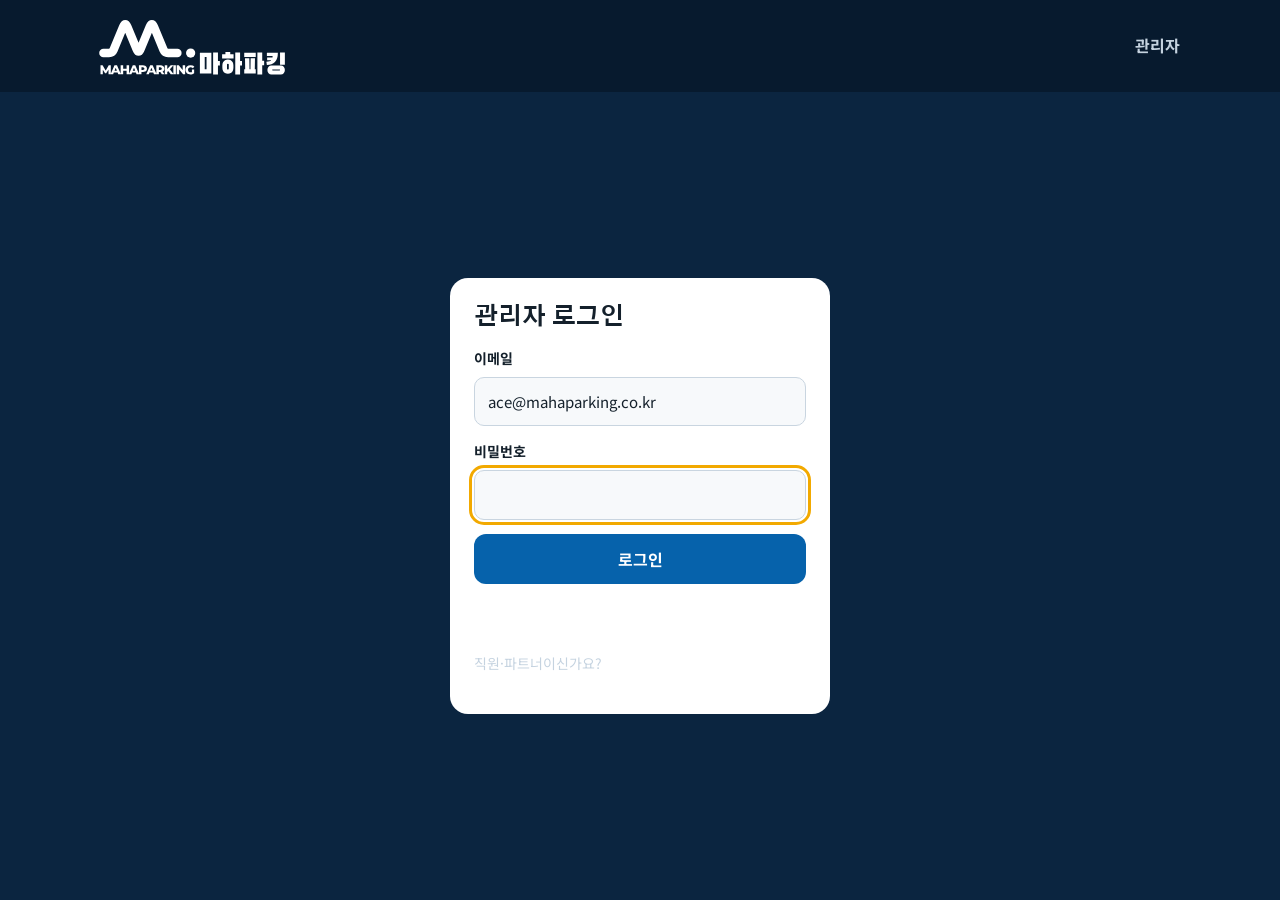
==== commit 40ea5696: "계정·권한 관리 추가: 직원·파트너 가입 신청, 승인·보류·삭제, 메뉴별 권한 Co-Authored-By: Claude Opus 5.5 <noreply@anthropic.com> " ====
--- a/admin/index.html
+++ b/admin/index.html
@@ -302,6 +302,16 @@
 .fd-item{border:1px solid var(--line);border-radius:12px;padding:12px 14px;background:#fff;display:flex;flex-direction:column;gap:3px;font-size:14.5px}
 .fd-h b{font-size:16px}
 .fd-kapt{background:var(--tone-a);border-radius:8px;padding:6px 10px;margin-top:4px}
+.hk{display:inline-block;padding:2px 8px;border-radius:999px;font-size:12px;font-weight:700;background:#eef1f5;color:#334}
+.hk-a{background:#e3edff;color:#1d4ed8}.hk-v{background:#e6f6ec;color:#15803d}.hk-d{background:#fff1e0;color:#b45309}
+.ro-note{background:#fff7e6;border:1px solid #f2d39b;color:#8a5a00;border-radius:10px;padding:8px 12px;font-size:14px;margin:0 0 12px}
+.mb-tbl td,.mb-tbl th{padding:9px 10px;border-bottom:1px solid var(--line);text-align:left;vertical-align:middle}
+.mb-st{display:inline-block;padding:2px 9px;border-radius:999px;font-size:12.5px;font-weight:700}
+.mb-pending{background:#fff1e0;color:#b45309}.mb-active{background:#e6f6ec;color:#15803d}.mb-hold{background:#eef1f5;color:#475569}.mb-deleted{background:#fde8e8;color:#b91c1c}
+.mb-perm{display:grid;grid-template-columns:1fr auto;gap:6px 12px;align-items:center;margin:10px 0}
+.mb-perm select{width:auto}
+.mb-perm .g{grid-column:1/-1;font-weight:700;margin-top:8px;color:var(--navy,#0b2340)}
+.join-link{margin-top:14px;font-size:14px;color:#C5D3E0}.join-link button{background:none;border:0;color:#fff;text-decoration:underline;cursor:pointer;font-size:14px;padding:0}
 </style>
 </head>
 <body>
@@ -319,6 +329,20 @@
     <label class="f" for="l-pass">비밀번호<input id="l-pass" type="password" autocomplete="current-password"></label>
     <button class="btn btn-primary" type="submit">로그인</button>
     <p class="hint" id="l-msg" role="alert"></p>
+    <p class="join-link">직원·파트너이신가요? <button type="button" id="join-open">가입 신청</button></p>
+  </form>
+  <form class="form hidden" id="join-form" novalidate>
+    <h1 style="font-size:24px">가입 신청</h1>
+    <p class="hint" style="color:#C5D3E0">신청 후 대표님이 승인하면 로그인할 수 있습니다.</p>
+    <label class="f" for="j-role">구분<select id="j-role"><option value="partner">파트너 (협력 업체·기사)</option><option value="staff">직원</option></select></label>
+    <label class="f" for="j-name">이름<input id="j-name" autocomplete="name"></label>
+    <label class="f" for="j-company">업체명 (파트너만)<input id="j-company"></label>
+    <label class="f" for="j-phone">휴대폰<input id="j-phone" type="tel" autocomplete="tel" placeholder="010-0000-0000"></label>
+    <label class="f" for="j-email">이메일 (아이디)<input id="j-email" type="email" autocomplete="username"></label>
+    <label class="f" for="j-pass">비밀번호 (8자 이상)<input id="j-pass" type="password" autocomplete="new-password"></label>
+    <button class="btn btn-primary" type="submit">가입 신청하기</button>
+    <p class="hint" id="j-msg" role="alert"></p>
+    <p class="join-link"><button type="button" id="join-close">← 로그인으로 돌아가기</button></p>
   </form>
 </div>
 <div id="view-loading" style="padding:80px 20px;text-align:center" class="hint">불러오고 있습니다...</div>
@@ -376,9 +400,21 @@
             <button role="tab" data-tab="library">사용 설명서 · 자료</button>
           </div>
         </div>
+        <div class="adm-grp">
+          <div class="adm-grp-h" role="button" tabindex="0" aria-expanded="false"><span>👥 계정 관리</span><i aria-hidden="true">▾</i></div>
+          <div class="adm-grp-items">
+            <button role="tab" data-tab="members">계정 · 권한 관리 <span class="badge hidden" id="mb-badge"></span></button>
+          </div>
+        </div>
       </nav>
     </aside>
     <div class="adm-main">
+
+    <!-- 계정 · 권한 관리 (assets/members/members.js) -->
+    <div class="card panel hidden" data-panel="members">
+      <h2>계정 · 권한 관리</h2>
+      <div id="members-root"></div>
+    </div>
 
     <!-- 건물 목록 수집 (assets/collect/collect.js) -->
     <div class="card panel hidden" data-panel="collect">
@@ -558,5 +594,6 @@
 <script type="module" src="/assets/works/works.js"></script>
 <script type="module" src="/assets/collect/collect.js"></script>
 <script type="module" src="/assets/library/library.js"></script>
+<script type="module" src="/assets/members/members.js"></script>
 </body>
 </html>
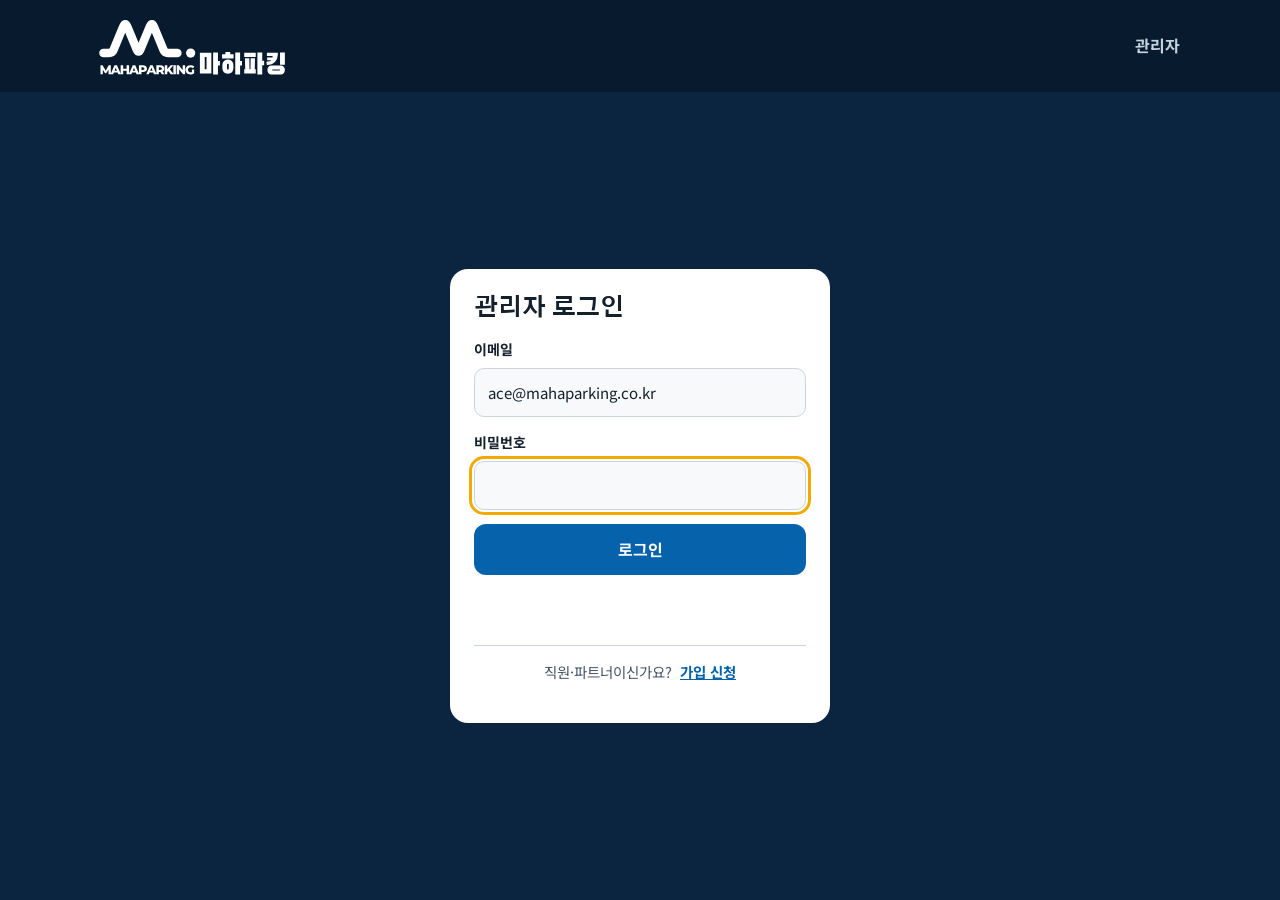
==== commit 97a34da9: "로그인 화면: 가입 신청 버튼이 흰 바탕에서 잘 보이도록 색 수정 Co-Authored-By: Claude Opus 5.5 <noreply@anthropic.com> Claude-" ====
--- a/admin/index.html
+++ b/admin/index.html
@@ -311,7 +311,7 @@
 .mb-perm{display:grid;grid-template-columns:1fr auto;gap:6px 12px;align-items:center;margin:10px 0}
 .mb-perm select{width:auto}
 .mb-perm .g{grid-column:1/-1;font-weight:700;margin-top:8px;color:var(--navy,#0b2340)}
-.join-link{margin-top:14px;font-size:14px;color:#C5D3E0}.join-link button{background:none;border:0;color:#fff;text-decoration:underline;cursor:pointer;font-size:14px;padding:0}
+.join-link{margin-top:16px;padding-top:14px;border-top:1px solid var(--line);font-size:14.5px;color:#475569;text-align:center}.join-link button{background:none;border:0;color:var(--brand,#0b5fa5);font-weight:700;text-decoration:underline;cursor:pointer;font-size:14.5px;padding:0 0 0 4px}
 </style>
 </head>
 <body>
@@ -333,7 +333,7 @@
   </form>
   <form class="form hidden" id="join-form" novalidate>
     <h1 style="font-size:24px">가입 신청</h1>
-    <p class="hint" style="color:#C5D3E0">신청 후 대표님이 승인하면 로그인할 수 있습니다.</p>
+    <p class="hint">신청 후 대표님이 승인하면 로그인할 수 있습니다.</p>
     <label class="f" for="j-role">구분<select id="j-role"><option value="partner">파트너 (협력 업체·기사)</option><option value="staff">직원</option></select></label>
     <label class="f" for="j-name">이름<input id="j-name" autocomplete="name"></label>
     <label class="f" for="j-company">업체명 (파트너만)<input id="j-company"></label>
